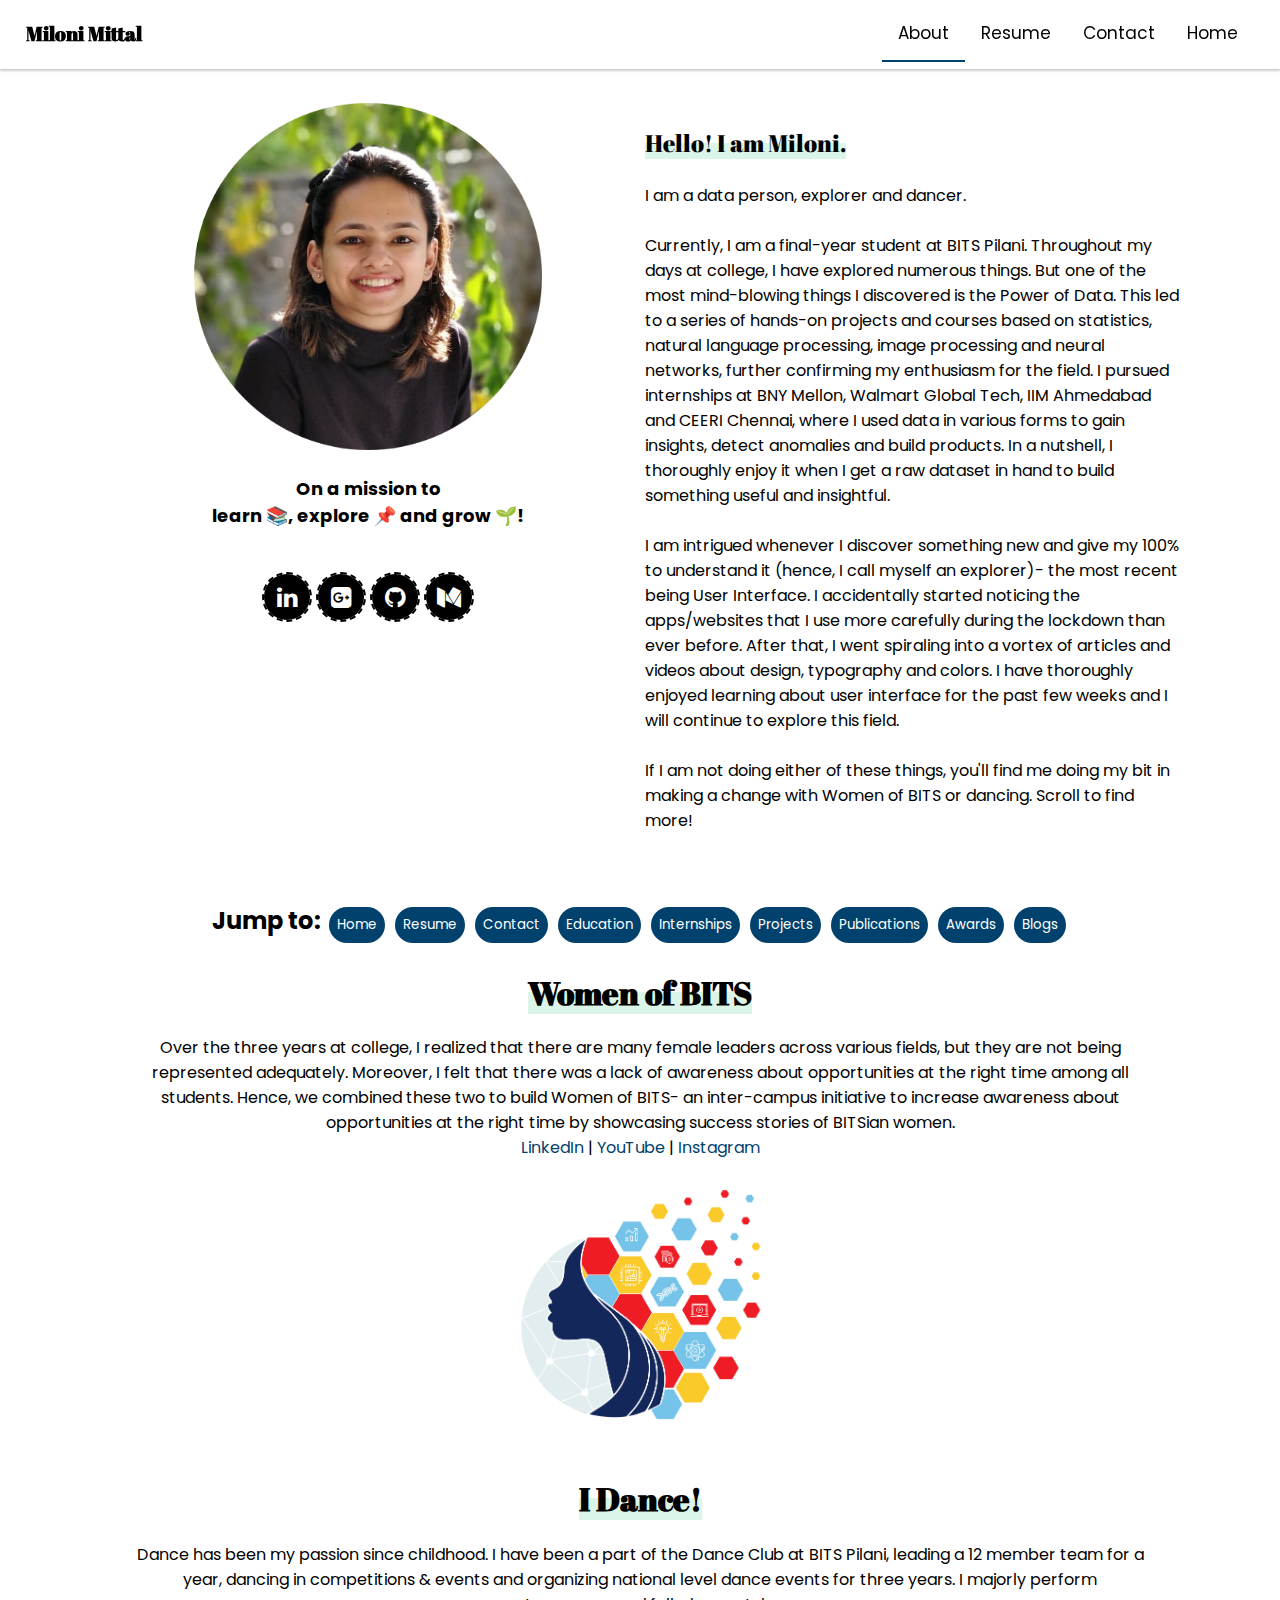
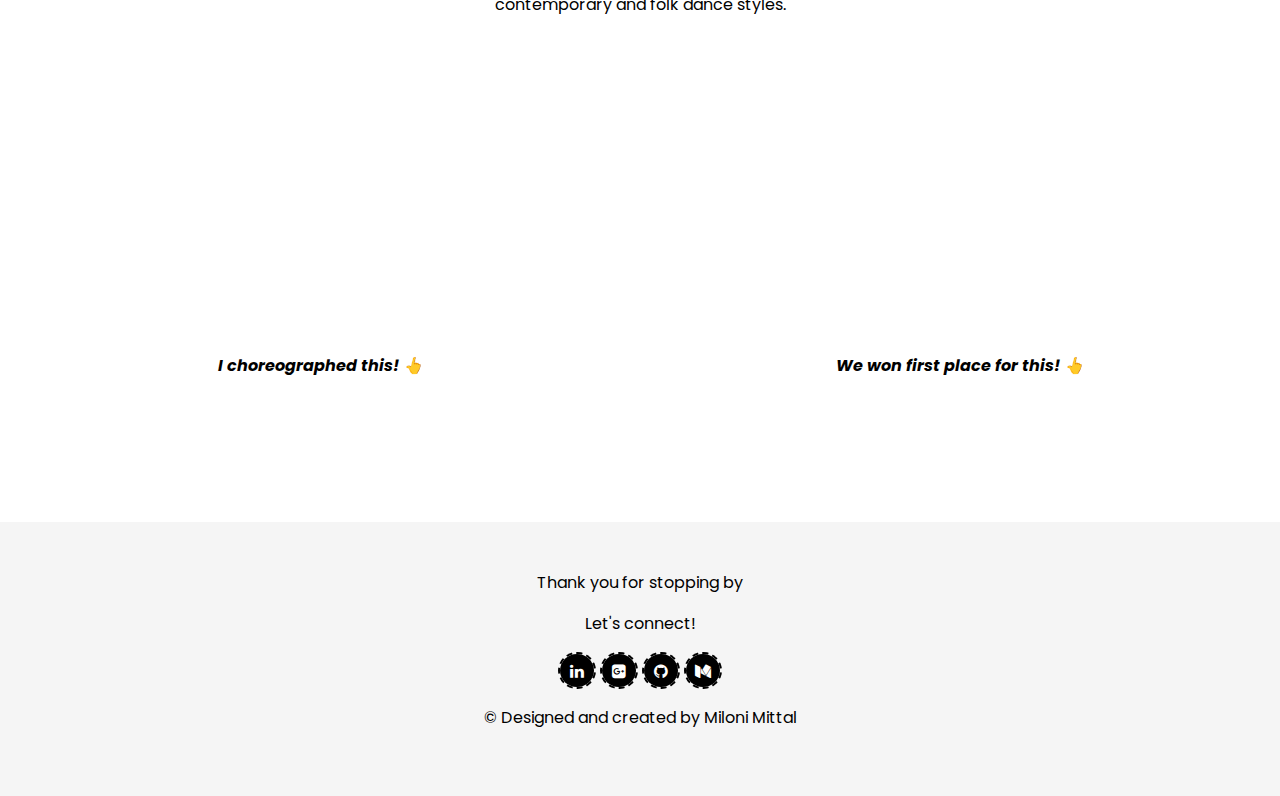
==== about.html @ 42ab25c0 "minor aesthetic changes" ====
<!DOCTYPE html>
<html>
  <head>
    <meta name="viewport" content="width=device-width, initial-scale=1">
    <link rel="stylesheet" href="https://cdnjs.cloudflare.com/ajax/libs/font-awesome/4.7.0/css/font-awesome.min.css">
    <link href="https://fonts.googleapis.com/css2?family=Abril+Fatface&family=Poppins:wght@300&display=swap" rel="stylesheet">
    <link rel="icon" type="image/png" href="miloLogo.png"/>
    <title>Miloni Mittal | About</title>
    <style>

      body 
      {
        margin: 0;
        font-family: Arial, Helvetica, sans-serif;
      }

      .topnav 
      {
        overflow: hidden;
        background-color: white;
        position:fixed;
        width:100%;
        box-shadow: 0 2px 2px 0 rgba(0, 0, 0, 0.2);
        padding-top:0.5%;
        padding-bottom:0.5%;
        z-index:2;
      }

      .topnav img
      {
        float:left;
        display: block;
        color: black;
        text-align: center;
        padding: 14px 16px;
        width:20%;
      }

      .topnav a 
      {
        float:right;
        display: block;
        color: black;
        text-align: center;
        padding: 14px 16px;
        text-decoration: none;
        font-size: 17px;
      }

      .topnav a:hover 
      {
        color: grey;
      }

      .topnav .icon 
      {
        display: none;
      }

      html {
        box-sizing: border-box;
      }

      *, *:before, *:after {
        box-sizing: inherit;
      }

      .columnDance 
      {
        float: left;
        width: 50%;
        text-align: center;
        padding-left:2%;
        padding-right:2%;
      }
       
      .rowDance
      {
      	margin-bottom: 10%;
      }
      
      .rowDance:after 
      {
        content: "";
        display: table;
        clear: both;
        width:100%;
      }

      .wob
      {
      	margin-right: 40%;
      	margin-left: 40%;
      }

      .footer 
      {
         padding-top:2.5%;
         padding-bottom:2.5%;
         width: 100%;
         background-color:#F5F5F5;
         color: black;
         text-align: center;
         margin-top:10%;
      }

      .social 
      { 
        width: 100%;
        top: 50%;
        text-align: center;
      }

      .social .link 
      {
        display: inline-block;
        vertical-align: middle;
        position: relative;
        width: 50px;
        height: 50px;
        border-radius: 50%;
        border: 2px dashed black;
        background-clip: content-box;
        transition: .5s;
        color: #D7D0BE;
        font-size: 150%;
      }

      .social .link span 
      {
        display: block;
        position: absolute;
        text-align: center;
        top: 50%;
        left: 50%;
        transform: translate(-50%, -50%);
      }

      .social .link:hover 
      {
        padding: 20px;
        color: white;
        margin-left: -5px;
        transform: translateX(0px) rotate(360deg);
      }

      .social .link.google-plus 
      {
        background-color: black;
        color: white;
      }

      .social .link.linkedin
      {
        background-color: black;
        color: white;
      }

      .social .link.medium
      {
        background-color: black;
        color: white;
      }

      .social .link.github
      {
        background-color: black;
        color: white;
      }

      .columnAwardsText 
      {
        float: left;
        width: 50%;
        padding: 5px;
      }

      .columnAwardsImg 
      {
        float: left;
        width: 50%;
        padding: 5px;
      }

      .rowAwards::after 
      {
        content: "";
        clear: both;
        display: table;
      }

      .button
      {
        background-color: #00416d;
        border: none;
        color: white;
        padding: 8px;
        text-align: center;
        text-decoration: none;
        display: inline-block;
        margin: 4px 2px;
        cursor: pointer;
        border-radius: 30px;
      }

      .button:hover 
      {
        background-color: #555;
      }

      .social 
      { 
        width: 100%;
        top: 50%;
        text-align: center;
      }

      .social .link 
      {
        display: inline-block;
        vertical-align: middle;
        position: relative;
        width: 50px;
        height: 50px;
        border-radius: 50%;
        border: 2px dashed black;
        background-clip: content-box;
        transition: .5s;
        color: #D7D0BE;
        font-size: 150%;
      }

      .social .link span
      {
        display: block;
        position: absolute;
        text-align: center;
        top: 50%;
        left: 50%;
        transform: translate(-50%, -50%);
      }

      .social .link:hover 
      {
        padding: 20px;
        color: white;
        margin-left: -5px;
        transform: translateX(0px) rotate(360deg);
      }

      .social .link.google-plus 
      {
        background-color: black;
        color: white;
      }

      .social .link.linkedin 
      {
        background-color: black;
        color: white;
      }

      .social .link.medium
      {
        background-color: black;
        color: white;
      }

      .social .link.github
      {
        background-color: black;
        color: white;
      }

      @media screen and (max-width: 900px) 
      {
      	.topnav img
        {
          float:left;
          display: block;
          color: black;
          text-align: center;
          width:40%;
        }

        .topnav a 
        {
          display: none;
        }

        .topnav a.icon 
        {
          float: right;
          display: block;
        }

        .topnav.responsive 
        {
          position: fixed;
        }

        .topnav.responsive .icon 
        {
          position: absolute;
          right: 0;
          top: 0;
        }

        .topnav.responsive a 
        {
          float: none;
          display: block;
          text-align: left;
        }

        .columnDance 
        {
          width: 100%;
          display: block;
        }

        .wob
        {
        	margin-right: 30%;
        	margin-left: 30%;
        }

      	.columnAwardsText 
        {
          width: 100%;
        }

        .columnAwardsImg 
        {
          width: 100%;
        }

      }
    </style>
  </head>
  <body>
    <div class="topnav" id="myTopnav">
      <a href="index.html" style="font-family: 'Poppins', sans-serif; margin-right:2%;">Home</a>
      <a href="contact.html" style="font-family: 'Poppins', sans-serif;">Contact</a>
      <a href="https://drive.google.com/file/d/12OW3nIJXCdcKeCEGhQVOR6-24cOM_pOw/view?usp=sharing" style="font-family: 'Poppins', sans-serif;" target="_blank">Resume</a>
      <a href="about.html" style="font-family: 'Poppins', sans-serif; color:black; border-bottom: 2px solid #00416d;">About</a>
      <a href="javascript:void(0);" class="icon" onclick="myFunction()">
        <i class="fa fa-bars"></i>
      </a>
      <h1 style="font-family: 'Abril Fatface', cursive; float:left; font-size:125%; margin-left:2%;">Miloni Mittal</h1>
    </div>

<br>
<br>
<br>
<br>

    <div class="rowAwards" style="font-family: 'Poppins', sans-serif; margin-top:2%; margin-left:7.5%;margin-right:7.5%;">
      <div class="columnAwardsImg" style="text-align:center;">
        <img src="miloAbout1.png" style="width:65%;">
        <p style="font-family: 'Poppins', sans-serif; font-size:112.5%;"><b>On a mission to<br>learn &#128218;, explore &#128204; and grow &#127793;!</b></p><br>
        <div class="social"> 
          <a href="https://www.linkedin.com/in/miloni-mittal/" class="link linkedin" target="_blank"><span class="fa fa-linkedin"></span></a>
          <a href="mailto:miloni.mittal@gmail.com" class="link google-plus" target="_blank"><span class="fa fa-google-plus-square"></span></a>
          <a href="https://github.com/milonimittal" class="link github" target="_blank"><span class="fa fa-github"></span></a>
          <a href="https://medium.com/@milonimittal" class="link medium" target="_blank"><span class="fa fa-medium"></span></a>           
        </div>
      </div>
      <div class="columnAwardsText">
        <p style="text-align:left;font-family: 'Abril Fatface', cursive; font-size:150%; ">
            <span style="background: linear-gradient(to top, #dbf6e9 50%, transparent 50%);">Hello! I am Miloni.</span>
        </p>
        <p style="font-family: 'Poppins', sans-serif;">
        	I am a data person, explorer and dancer.<br><br>
          Currently, I am a final-year student at BITS Pilani. Throughout my days at college, I have explored numerous things. But one of the most mind-blowing things I discovered is the Power of Data. This led to a series of hands-on projects and courses based on statistics, natural language processing, image processing and neural networks, further confirming my enthusiasm for the field. I pursued internships at BNY Mellon, Walmart Global Tech, IIM Ahmedabad and CEERI Chennai, where I used data in various forms to gain insights, detect anomalies and build products.  
In a nutshell, I thoroughly enjoy it when I get a raw dataset in hand to build something useful and insightful.<br><br>
          I am intrigued whenever I discover something new and give my 100% to understand it (hence, I call myself an explorer)- the most recent being User Interface. I accidentally started noticing the apps/websites that I use more carefully during the lockdown than ever before. After that, I went spiraling into a vortex of articles and videos about design, typography and colors. I have thoroughly enjoyed learning about user interface for the past few weeks and I will continue to explore this field.  <br><br>
          If I am not doing either of these things, you'll find me doing my bit in making a change with Women of BITS or dancing. Scroll to find more!<br><br>
        </p>
      </div>
    </div>

    <p style="font-family: 'Poppins', sans-serif; font-size:150%; text-align: center;margin-left:5%;margin-right:5%;"><b>Jump to:</b>
    <button class="button">
       	<a href="index.html" style="font-family: 'Poppins', sans-serif; text-decoration:none; color:white;">Home</a>
    </button>
    <button class="button">
       	<a href="https://drive.google.com/file/d/12OW3nIJXCdcKeCEGhQVOR6-24cOM_pOw/view?usp=sharing" style="font-family: 'Poppins', sans-serif; text-decoration:none; color:white;" target="_blank">Resume</a>
    </button>
    <button class="button">
       	<a href="contact.html" style="font-family: 'Poppins', sans-serif; text-decoration:none; color:white;">Contact</a>
    </button>
    <button class="button">
       	<a href="index.html#education" style="font-family: 'Poppins', sans-serif; text-decoration:none; color:white;">Education</a>
    </button>
    <button class="button">
       	<a href="index.html#internships" style="font-family: 'Poppins', sans-serif; text-decoration:none; color:white;">Internships</a>
    </button>
    <button class="button">
       	<a href="index.html#projects" style="font-family: 'Poppins', sans-serif; text-decoration:none; color:white;">Projects</a>
    </button>
    <button class="button">
       	<a href="index.html#publications" style="font-family: 'Poppins', sans-serif; text-decoration:none; color:white;">Publications</a>
    </button>
    <button class="button">
       	<a href="index.html#awards" style="font-family: 'Poppins', sans-serif; text-decoration:none; color:white;">Awards</a>
    </button>
    <button class="button">
       	<a href="index.html#blogs" style="font-family: 'Poppins', sans-serif; text-decoration:none; color:white;">Blogs</a>
    </button>
    </p>

    <h1 style="text-align:center;font-family: 'Abril Fatface', cursive; font-size:200%; "><span style="background: linear-gradient(to top, #dbf6e9 50%, transparent 50%);">Women of BITS</span></h1>
    <p style="text-align:center;font-family: 'Poppins', sans-serif; margin-left:10%;margin-right:10%;">Over the three years at college, I realized that there are many female leaders across various fields, but they are not being represented adequately. Moreover, I felt that there was a lack of awareness about opportunities at the right time among all students. Hence, we combined these two to build Women of BITS- an inter-campus initiative to increase awareness about opportunities at the right time by showcasing success stories of BITSian women.  <br>
    <a href="https://www.linkedin.com/company/women-of-bits/" style="text-decoration: none; color:#00416d;" target="_blank">LinkedIn</a> | <a href="https://www.youtube.com/channel/UCJIorte6_bSV89ytwtwRD0w" style="text-decoration: none; color:#00416d;" target="_blank">YouTube </a> | <a href="https://www.instagram.com/womenofbits/" style="text-decoration: none; color:#00416d;" target="_blank">Instagram</a>
    </p>
    <div class="wob" style="text-align:center;">
        <img src="wobLogo.png" width=100%;><br><br>
    </div>
  

    <h1 style="text-align:center;font-family: 'Abril Fatface', cursive; font-size:200%; "><span style="background: linear-gradient(to top, #dbf6e9 50%, transparent 50%);">I Dance!</span></h1>
    <p style="text-align:center;font-family: 'Poppins', sans-serif; margin-left:10%;margin-right:10%; ">Dance has been my passion since childhood. I have been a part of the Dance Club at BITS Pilani, leading a 12 member team for a year, dancing in competitions & events and organizing national level dance events for three years. I majorly perform contemporary and folk dance styles. </p>
    <div class="rowDance">
      
      <div class="columnDance" >
      	<iframe width="90%" height="300" src="https://www.youtube.com/embed/Ef_L6Y18P50" frameborder="0" allow="accelerometer; autoplay; clipboard-write; encrypted-media; gyroscope; picture-in-picture" allowfullscreen></iframe><br>
        <p style="text-align:center;font-family: 'Poppins', sans-serif;"><i><b>I choreographed this! &#128070;</b></i></p>
      </div>

      <div class="columnDance" >
        <iframe width="90%" height="300" src="https://www.youtube.com/embed/eFp3vY3INlc" frameborder="0" allow="accelerometer; autoplay; encrypted-media; gyroscope; picture-in-picture" allowfullscreen></iframe><br>
        <p style="text-align:center;font-family: 'Poppins', sans-serif;"><i><b>We won first place for this! &#128070;</b></i></p>
      </div>
    </div>
    <div class="footer">
      <p style="font-family: 'Poppins', sans-serif; ">
        Thank you for stopping by
      </p>
      <p style="font-family: 'Poppins', sans-serif;">
        Let's connect!
        <div class="social">
        
        <a href="https://www.linkedin.com/in/miloni-mittal/" class="link linkedin" target="_blank" style="display: inline-block;
  vertical-align: middle;
  position: relative;
  width: 37.5px;
  height: 37.5px;
  border-radius: 50%;
  border: 2px dashed black;
  background-clip: content-box;
  transition: .5s;
  color: white;font-size: 100%;"><span class="fa fa-linkedin" ></span></a>
  <a href="mailto:miloni.mittal@gmail.com" class="link google-plus" target="_blank" style="display: inline-block;
  vertical-align: middle;
  position: relative;
  width: 37.5px;
  height: 37.5px;
  border-radius: 50%;
  border: 2px dashed black;
  background-clip: content-box;
  transition: .5s;
  color: white;font-size: 100%;"><span class="fa fa-google-plus-square"></span></a>
          <a href="https://github.com/milonimittal" class="link github" target="_blank" style="display: inline-block;
  vertical-align: middle;
  position: relative;
  width: 37.5px;
  height: 37.5px;
  border-radius: 50%;
  border: 2px dashed black;
  background-clip: content-box;
  transition: .5s;
  color: white;font-size: 100%;"><span class="fa fa-github"></span></a>
        <a href="https://medium.com/@milonimittal" class="link medium" target="_blank" style="display: inline-block;
  vertical-align: middle;
  position: relative;
  width: 37.5px;
  height: 37.5px;
  border-radius: 50%;
  border: 2px dashed black;
  background-clip: content-box;
  transition: .5s;
  color: white;font-size: 100%;"><span class="fa fa-medium"></span></a>
        
        </div>
      </p>
      <p style="font-family: 'Poppins', sans-serif;"> &#169; Designed and created by Miloni Mittal</p>
    <br>
    </div>

    <script>
      function myFunction() 
      {
        var x = document.getElementById("myTopnav");
        if (x.className === "topnav") 
        {
          x.className += " responsive";
        } 
        else 
        {
          x.className = "topnav";
        }
      }
    </script>
    
  </body>
</html>
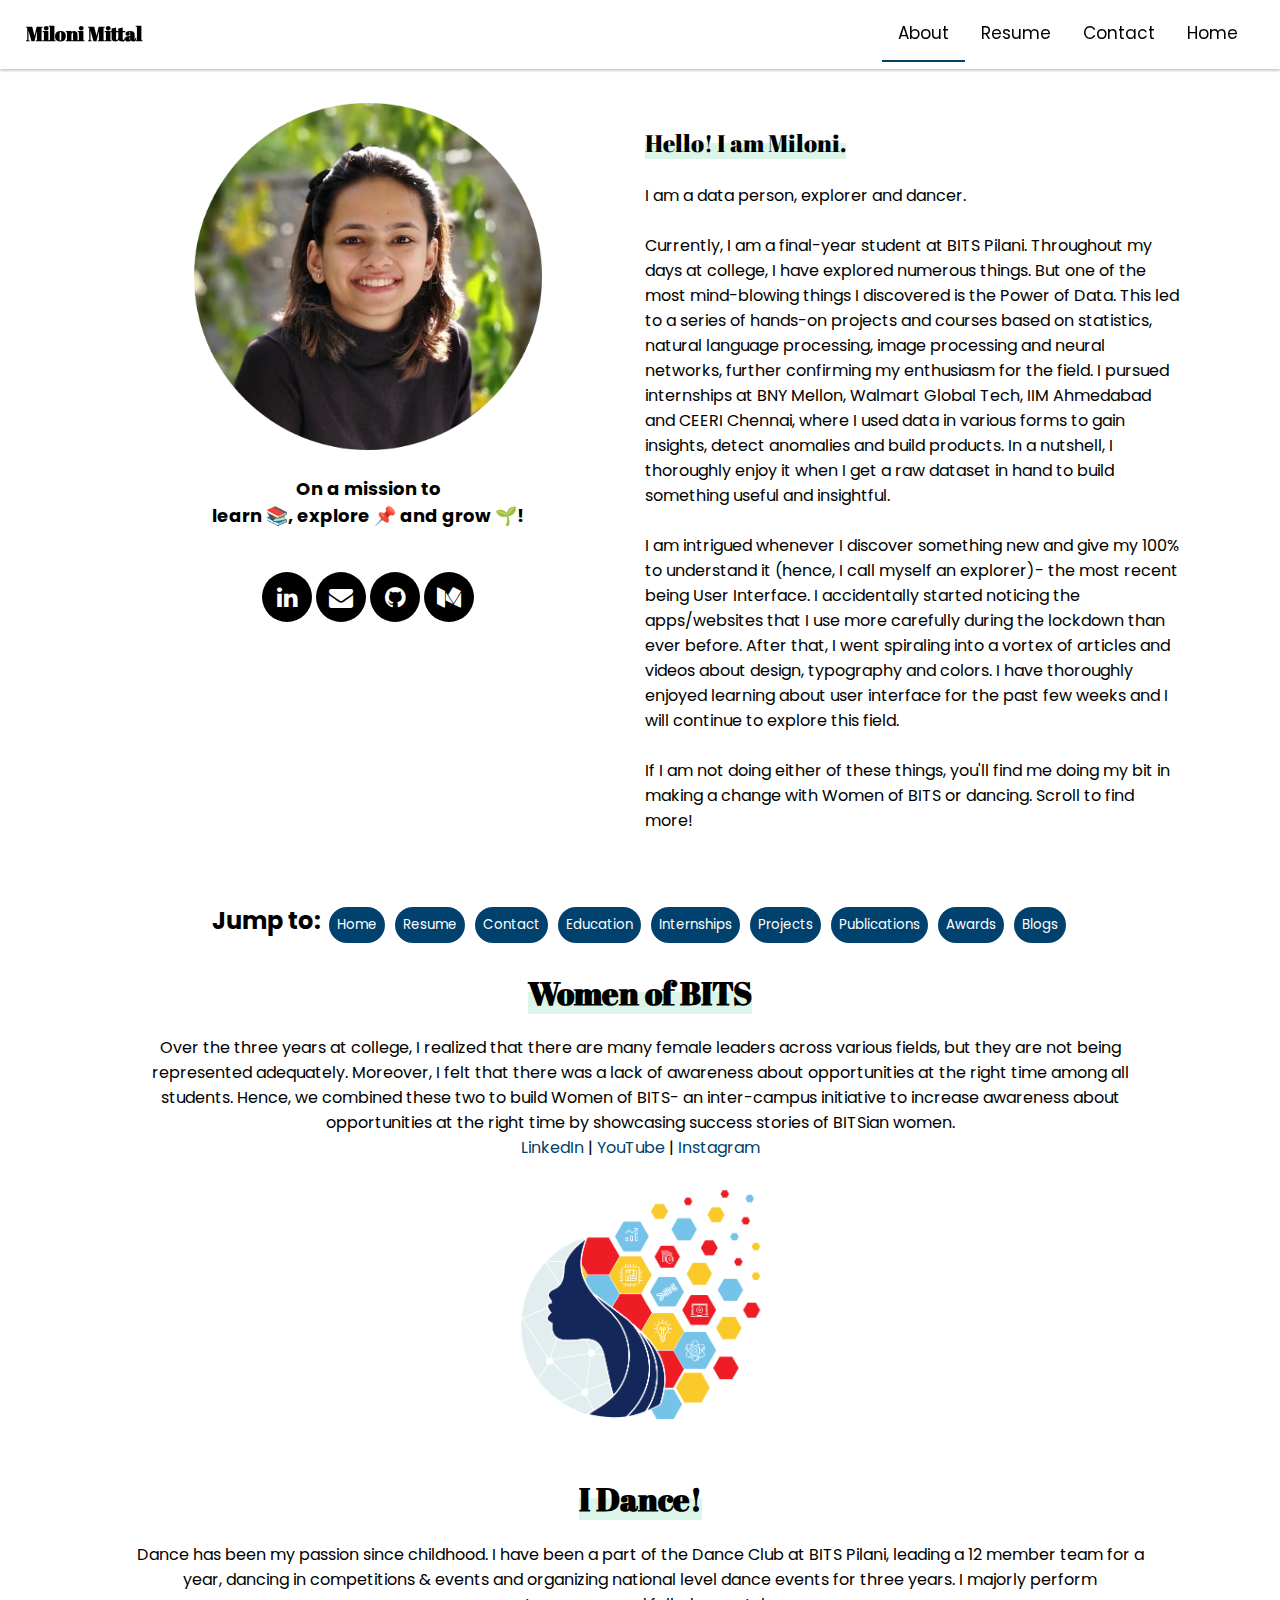
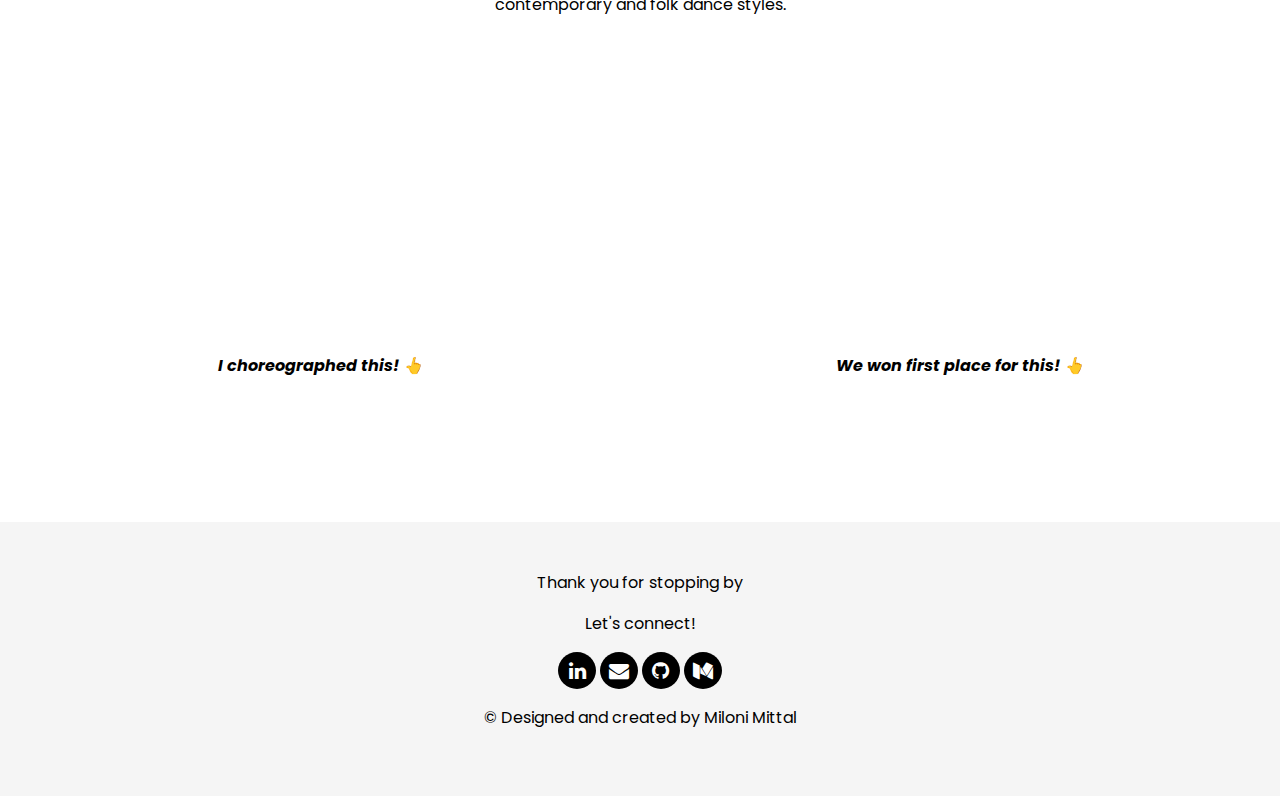
==== commit 0592c85c: "added one more blog" ====
--- a/about.html
+++ b/about.html
@@ -119,10 +119,10 @@
         width: 50px;
         height: 50px;
         border-radius: 50%;
-        border: 2px dashed black;
+        /*border: 2px dashed black;*/
         background-clip: content-box;
-        transition: .5s;
-        color: #D7D0BE;
+        /*transition: .5s;*/
+        /*color: #D7D0BE;*/
         font-size: 150%;
       }
 
@@ -138,33 +138,53 @@
 
       .social .link:hover 
       {
-        padding: 20px;
-        color: white;
-        margin-left: -5px;
-        transform: translateX(0px) rotate(360deg);
-      }
-
-      .social .link.google-plus 
+        padding: 1px;
+        color: white;
+        /*margin-left: -5px;*/
+        /*transform: translateX(0px) rotate(360deg);*/
+      }
+
+      .social .link.envelope
       {
         background-color: black;
         color: white;
       }
-
-      .social .link.linkedin
+      .social .link.envelope:hover
+      {
+        background-color: #555;
+        color: white;
+      }
+
+      .social .link.linkedin 
       {
         background-color: black;
         color: white;
       }
+      .social .link.linkedin:hover
+      {
+        background-color: #555;
+        color: white;
+      }
 
       .social .link.medium
       {
         background-color: black;
         color: white;
       }
+      .social .link.medium:hover
+      {
+        background-color: #555;
+        color: white;
+      }
 
       .social .link.github
       {
         background-color: black;
+        color: white;
+      }
+      .social .link.github:hover
+      {
+        background-color: #555;
         color: white;
       }
 
@@ -208,70 +228,7 @@
         background-color: #555;
       }
 
-      .social 
-      { 
-        width: 100%;
-        top: 50%;
-        text-align: center;
-      }
-
-      .social .link 
-      {
-        display: inline-block;
-        vertical-align: middle;
-        position: relative;
-        width: 50px;
-        height: 50px;
-        border-radius: 50%;
-        border: 2px dashed black;
-        background-clip: content-box;
-        transition: .5s;
-        color: #D7D0BE;
-        font-size: 150%;
-      }
-
-      .social .link span
-      {
-        display: block;
-        position: absolute;
-        text-align: center;
-        top: 50%;
-        left: 50%;
-        transform: translate(-50%, -50%);
-      }
-
-      .social .link:hover 
-      {
-        padding: 20px;
-        color: white;
-        margin-left: -5px;
-        transform: translateX(0px) rotate(360deg);
-      }
-
-      .social .link.google-plus 
-      {
-        background-color: black;
-        color: white;
-      }
-
-      .social .link.linkedin 
-      {
-        background-color: black;
-        color: white;
-      }
-
-      .social .link.medium
-      {
-        background-color: black;
-        color: white;
-      }
-
-      .social .link.github
-      {
-        background-color: black;
-        color: white;
-      }
-
+      
       @media screen and (max-width: 900px) 
       {
       	.topnav img
@@ -357,11 +314,11 @@
 
     <div class="rowAwards" style="font-family: 'Poppins', sans-serif; margin-top:2%; margin-left:7.5%;margin-right:7.5%;">
       <div class="columnAwardsImg" style="text-align:center;">
-        <img src="miloAbout1.png" style="width:65%;">
+        <img src="miloAbout1.png" style="width:65%;" alt="miloni's picture in a garden">
         <p style="font-family: 'Poppins', sans-serif; font-size:112.5%;"><b>On a mission to<br>learn &#128218;, explore &#128204; and grow &#127793;!</b></p><br>
         <div class="social"> 
           <a href="https://www.linkedin.com/in/miloni-mittal/" class="link linkedin" target="_blank"><span class="fa fa-linkedin"></span></a>
-          <a href="mailto:miloni.mittal@gmail.com" class="link google-plus" target="_blank"><span class="fa fa-google-plus-square"></span></a>
+          <a href="mailto:miloni.mittal@gmail.com" class="link envelope" target="_blank"><span class="fa fa-envelope"></span></a>
           <a href="https://github.com/milonimittal" class="link github" target="_blank"><span class="fa fa-github"></span></a>
           <a href="https://medium.com/@milonimittal" class="link medium" target="_blank"><span class="fa fa-medium"></span></a>           
         </div>
@@ -415,7 +372,7 @@
     <a href="https://www.linkedin.com/company/women-of-bits/" style="text-decoration: none; color:#00416d;" target="_blank">LinkedIn</a> | <a href="https://www.youtube.com/channel/UCJIorte6_bSV89ytwtwRD0w" style="text-decoration: none; color:#00416d;" target="_blank">YouTube </a> | <a href="https://www.instagram.com/womenofbits/" style="text-decoration: none; color:#00416d;" target="_blank">Instagram</a>
     </p>
     <div class="wob" style="text-align:center;">
-        <img src="wobLogo.png" width=100%;><br><br>
+        <img src="wobLogo.png" width=100%; alt="logo of women of bits"><br><br>
     </div>
   
 
@@ -447,40 +404,36 @@
   width: 37.5px;
   height: 37.5px;
   border-radius: 50%;
-  border: 2px dashed black;
   background-clip: content-box;
-  transition: .5s;
-  color: white;font-size: 100%;"><span class="fa fa-linkedin" ></span></a>
-  <a href="mailto:miloni.mittal@gmail.com" class="link google-plus" target="_blank" style="display: inline-block;
+  /*transition: .5s;*/
+  color: white;font-size: 125%;"><span class="fa fa-linkedin" ></span></a>
+  <a href="mailto:miloni.mittal@gmail.com" class="link envelope" target="_blank" style="display: inline-block;
   vertical-align: middle;
   position: relative;
   width: 37.5px;
   height: 37.5px;
   border-radius: 50%;
-  border: 2px dashed black;
   background-clip: content-box;
-  transition: .5s;
-  color: white;font-size: 100%;"><span class="fa fa-google-plus-square"></span></a>
+  /*transition: .5s;*/
+  color: white;font-size: 125%;"><span class="fa fa-envelope"></span></a>
           <a href="https://github.com/milonimittal" class="link github" target="_blank" style="display: inline-block;
   vertical-align: middle;
   position: relative;
   width: 37.5px;
   height: 37.5px;
   border-radius: 50%;
-  border: 2px dashed black;
   background-clip: content-box;
-  transition: .5s;
-  color: white;font-size: 100%;"><span class="fa fa-github"></span></a>
+  /*transition: .5s;*/
+  color: white;font-size: 125%;"><span class="fa fa-github"></span></a>
         <a href="https://medium.com/@milonimittal" class="link medium" target="_blank" style="display: inline-block;
   vertical-align: middle;
   position: relative;
   width: 37.5px;
   height: 37.5px;
   border-radius: 50%;
-  border: 2px dashed black;
   background-clip: content-box;
-  transition: .5s;
-  color: white;font-size: 100%;"><span class="fa fa-medium"></span></a>
+  /*transition: .5s;*/
+  color: white;font-size: 125%;"><span class="fa fa-medium"></span></a>
         
         </div>
       </p>
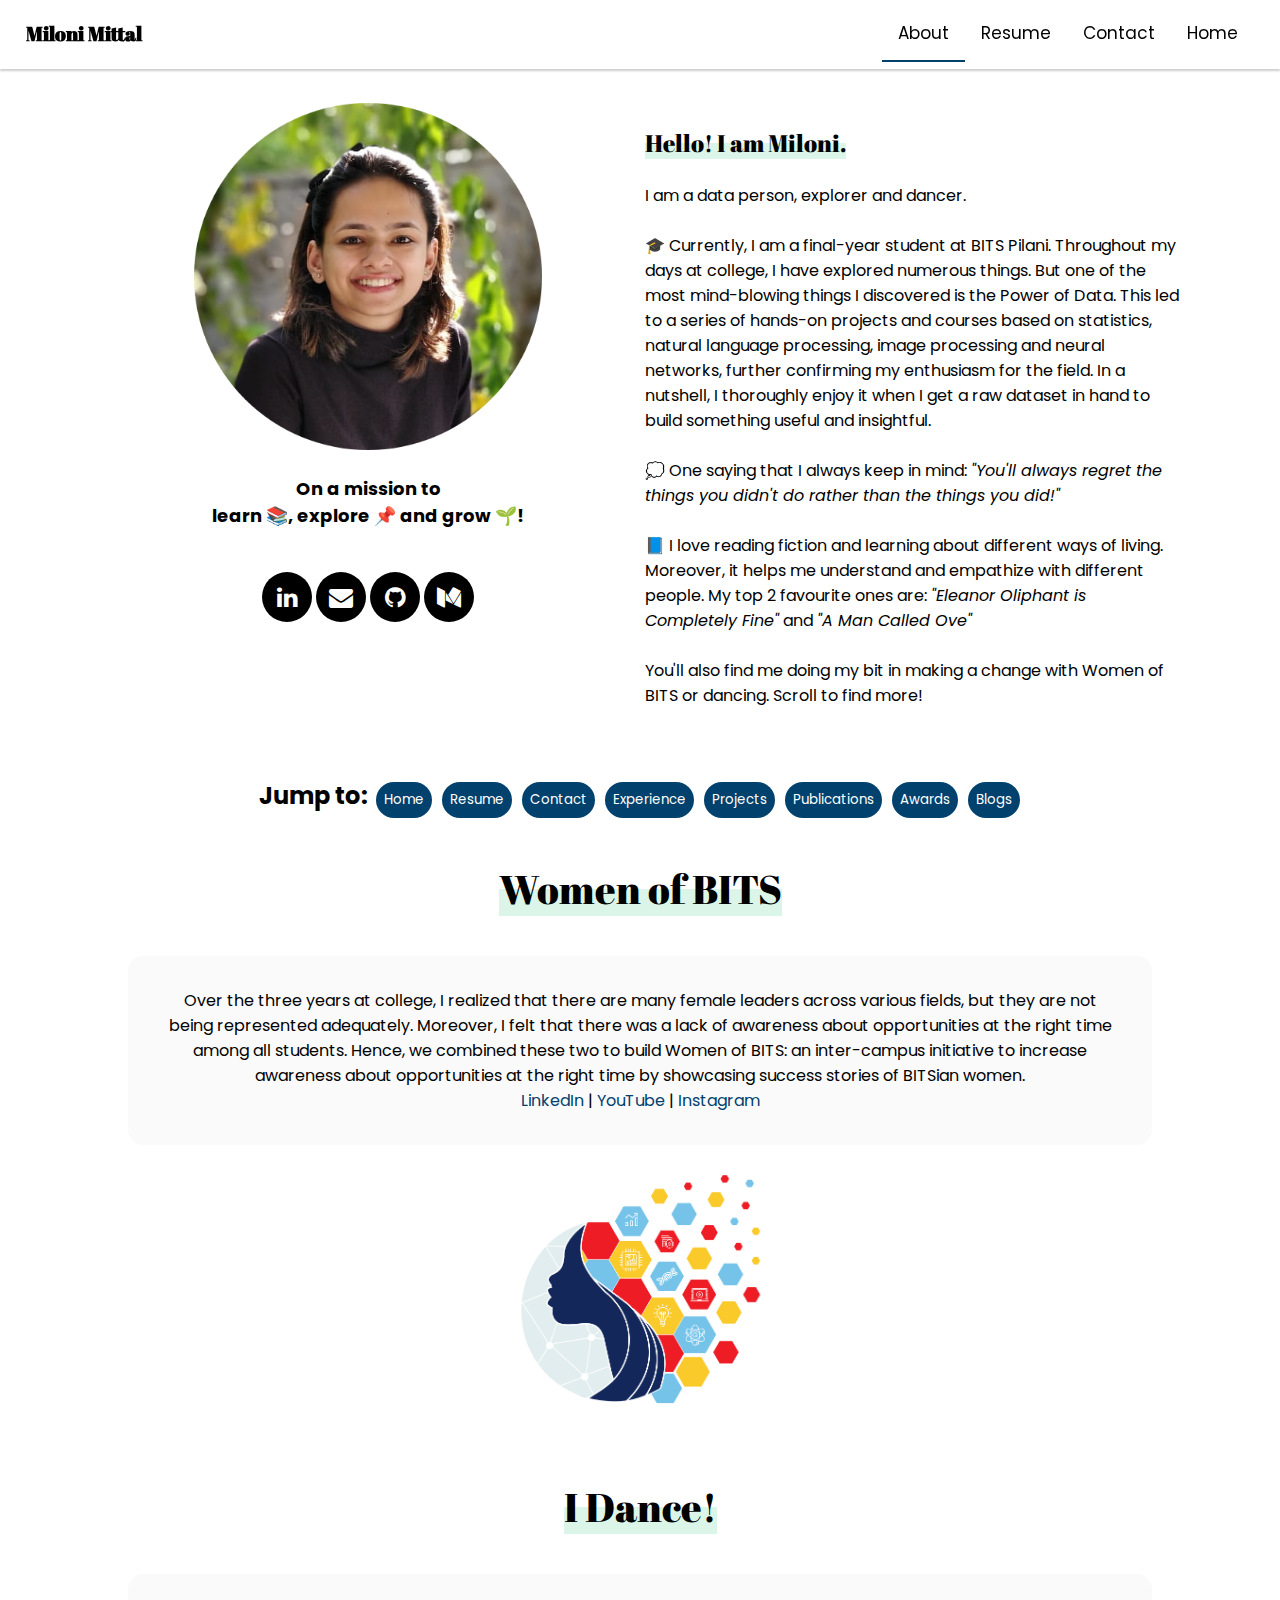
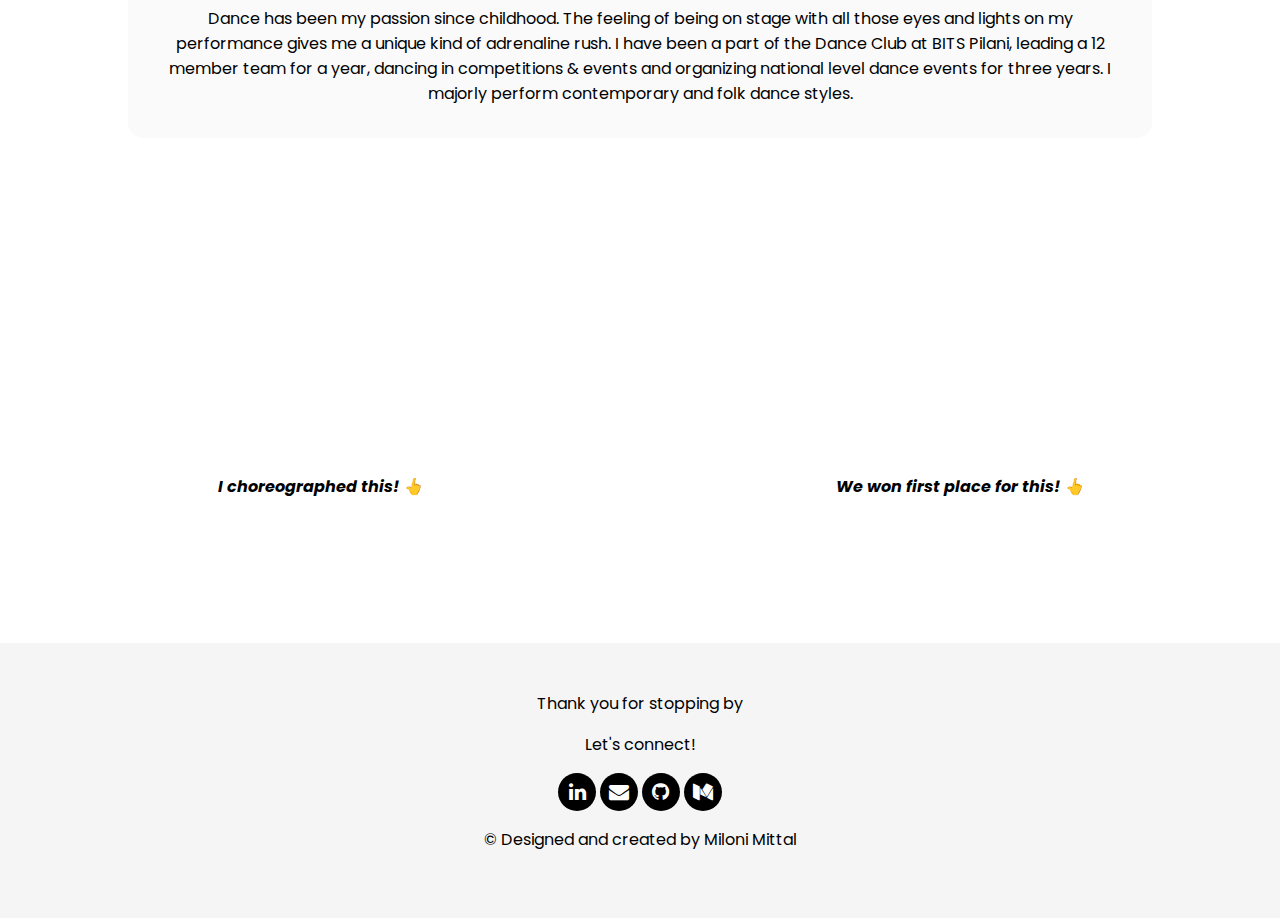
==== commit dc892534: "design changes" ====
--- a/about.html
+++ b/about.html
@@ -314,13 +314,13 @@
 
     <div class="rowAwards" style="font-family: 'Poppins', sans-serif; margin-top:2%; margin-left:7.5%;margin-right:7.5%;">
       <div class="columnAwardsImg" style="text-align:center;">
-        <img src="miloAbout1.png" style="width:65%;" alt="miloni's picture in a garden">
+        <img src="images/miloAbout.png" style="width:65%;" alt="miloni's picture in a garden">
         <p style="font-family: 'Poppins', sans-serif; font-size:112.5%;"><b>On a mission to<br>learn &#128218;, explore &#128204; and grow &#127793;!</b></p><br>
         <div class="social"> 
           <a href="https://www.linkedin.com/in/miloni-mittal/" class="link linkedin" target="_blank"><span class="fa fa-linkedin"></span></a>
           <a href="mailto:miloni.mittal@gmail.com" class="link envelope" target="_blank"><span class="fa fa-envelope"></span></a>
           <a href="https://github.com/milonimittal" class="link github" target="_blank"><span class="fa fa-github"></span></a>
-          <a href="https://medium.com/@milonimittal" class="link medium" target="_blank"><span class="fa fa-medium"></span></a>           
+          <a href="https://milonimittal.medium.com/" class="link medium" target="_blank"><span class="fa fa-medium"></span></a>           
         </div>
       </div>
       <div class="columnAwardsText">
@@ -329,10 +329,10 @@
         </p>
         <p style="font-family: 'Poppins', sans-serif;">
         	I am a data person, explorer and dancer.<br><br>
-          Currently, I am a final-year student at BITS Pilani. Throughout my days at college, I have explored numerous things. But one of the most mind-blowing things I discovered is the Power of Data. This led to a series of hands-on projects and courses based on statistics, natural language processing, image processing and neural networks, further confirming my enthusiasm for the field. I pursued internships at BNY Mellon, Walmart Global Tech, IIM Ahmedabad and CEERI Chennai, where I used data in various forms to gain insights, detect anomalies and build products.  
-In a nutshell, I thoroughly enjoy it when I get a raw dataset in hand to build something useful and insightful.<br><br>
-          I am intrigued whenever I discover something new and give my 100% to understand it (hence, I call myself an explorer)- the most recent being User Interface. I accidentally started noticing the apps/websites that I use more carefully during the lockdown than ever before. After that, I went spiraling into a vortex of articles and videos about design, typography and colors. I have thoroughly enjoyed learning about user interface for the past few weeks and I will continue to explore this field.  <br><br>
-          If I am not doing either of these things, you'll find me doing my bit in making a change with Women of BITS or dancing. Scroll to find more!<br><br>
+            &#127891; Currently, I am a final-year student at BITS Pilani. Throughout my days at college, I have explored numerous things. But one of the most mind-blowing things I discovered is the Power of Data. This led to a series of hands-on projects and courses based on statistics, natural language processing, image processing and neural networks, further confirming my enthusiasm for the field. In a nutshell, I thoroughly enjoy it when I get a raw dataset in hand to build something useful and insightful.<br><br>
+          &#128173; One saying that I always keep in mind: <i>"You'll always regret the things you didn't do rather than the things you did!"</i><br><br>
+            &#128216; I love reading fiction and learning about different ways of living. Moreover, it helps me understand and empathize with different people. My top 2 favourite ones are: <i>"Eleanor Oliphant is Completely Fine"</i> and <i>"A Man Called Ove"</i><br><br>    
+          You'll also find me doing my bit in making a change with Women of BITS or dancing. Scroll to find more!<br><br>
         </p>
       </div>
     </div>
@@ -347,11 +347,11 @@
     <button class="button">
        	<a href="contact.html" style="font-family: 'Poppins', sans-serif; text-decoration:none; color:white;">Contact</a>
     </button>
-    <button class="button">
+    <!-- <button class="button">
        	<a href="index.html#education" style="font-family: 'Poppins', sans-serif; text-decoration:none; color:white;">Education</a>
-    </button>
-    <button class="button">
-       	<a href="index.html#internships" style="font-family: 'Poppins', sans-serif; text-decoration:none; color:white;">Internships</a>
+    </button> -->
+    <button class="button">
+       	<a href="index.html#internships" style="font-family: 'Poppins', sans-serif; text-decoration:none; color:white;">Experience</a>
     </button>
     <button class="button">
        	<a href="index.html#projects" style="font-family: 'Poppins', sans-serif; text-decoration:none; color:white;">Projects</a>
@@ -367,26 +367,26 @@
     </button>
     </p>
 
-    <h1 style="text-align:center;font-family: 'Abril Fatface', cursive; font-size:200%; "><span style="background: linear-gradient(to top, #dbf6e9 50%, transparent 50%);">Women of BITS</span></h1>
-    <p style="text-align:center;font-family: 'Poppins', sans-serif; margin-left:10%;margin-right:10%;">Over the three years at college, I realized that there are many female leaders across various fields, but they are not being represented adequately. Moreover, I felt that there was a lack of awareness about opportunities at the right time among all students. Hence, we combined these two to build Women of BITS- an inter-campus initiative to increase awareness about opportunities at the right time by showcasing success stories of BITSian women.  <br>
-    <a href="https://www.linkedin.com/company/women-of-bits/" style="text-decoration: none; color:#00416d;" target="_blank">LinkedIn</a> | <a href="https://www.youtube.com/channel/UCJIorte6_bSV89ytwtwRD0w" style="text-decoration: none; color:#00416d;" target="_blank">YouTube </a> | <a href="https://www.instagram.com/womenofbits/" style="text-decoration: none; color:#00416d;" target="_blank">Instagram</a>
+    <p style="text-align:center;font-family: 'Abril Fatface', cursive; font-size:250%; "><span style="background: linear-gradient(to top, #dbf6e9 50%, transparent 50%);">Women of BITS</span></p>
+    <p style="text-align:center;font-family: 'Poppins', sans-serif; margin-left:10%;margin-right:10%;background-color: #fafafa; padding:2.5%; border-radius:15px;">Over the three years at college, I realized that there are many female leaders across various fields, but they are not being represented adequately. Moreover, I felt that there was a lack of awareness about opportunities at the right time among all students. Hence, we combined these two to build Women of BITS: an inter-campus initiative to increase awareness about opportunities at the right time by showcasing success stories of BITSian women.  <br>
+    <a href="https://www.linkedin.com/company/women-of-bits/" style="text-decoration: none; color:#00416d;" target="_blank">LinkedIn</a> | <a href="https://www.youtube.com/c/WomenofBITS" style="text-decoration: none; color:#00416d;" target="_blank">YouTube </a> | <a href="https://www.instagram.com/womenofbits/" style="text-decoration: none; color:#00416d;" target="_blank">Instagram</a>
     </p>
     <div class="wob" style="text-align:center;">
-        <img src="wobLogo.png" width=100%; alt="logo of women of bits"><br><br>
+        <img src="images/wobLogo.png" width=100%; alt="logo of women of bits"><br><br>
     </div>
   
 
-    <h1 style="text-align:center;font-family: 'Abril Fatface', cursive; font-size:200%; "><span style="background: linear-gradient(to top, #dbf6e9 50%, transparent 50%);">I Dance!</span></h1>
-    <p style="text-align:center;font-family: 'Poppins', sans-serif; margin-left:10%;margin-right:10%; ">Dance has been my passion since childhood. I have been a part of the Dance Club at BITS Pilani, leading a 12 member team for a year, dancing in competitions & events and organizing national level dance events for three years. I majorly perform contemporary and folk dance styles. </p>
+    <p style="text-align:center;font-family: 'Abril Fatface', cursive; font-size:250%; "><span style="background: linear-gradient(to top, #dbf6e9 50%, transparent 50%);">I Dance!</span></p>
+    <p style="text-align:center;font-family: 'Poppins', sans-serif; margin-left:10%;margin-right:10%; background-color: #fafafa; padding:2.5%; border-radius:15px;">Dance has been my passion since childhood. The feeling of being on stage with all those eyes and lights on my performance gives me a unique kind of adrenaline rush. I have been a part of the Dance Club at BITS Pilani, leading a 12 member team for a year, dancing in competitions & events and organizing national level dance events for three years. I majorly perform contemporary and folk dance styles. </p>
     <div class="rowDance">
       
       <div class="columnDance" >
-      	<iframe width="90%" height="300" src="https://www.youtube.com/embed/Ef_L6Y18P50" frameborder="0" allow="accelerometer; autoplay; clipboard-write; encrypted-media; gyroscope; picture-in-picture" allowfullscreen></iframe><br>
+      	<iframe width="90%" height="300" src="https://www.youtube.com/embed/Ef_L6Y18P50" frameborder="0" allow="accelerometer; autoplay; clipboard-write; encrypted-media; gyroscope; picture-in-picture" allowfullscreen style="border-radius:15px;"></iframe><br>
         <p style="text-align:center;font-family: 'Poppins', sans-serif;"><i><b>I choreographed this! &#128070;</b></i></p>
       </div>
 
       <div class="columnDance" >
-        <iframe width="90%" height="300" src="https://www.youtube.com/embed/eFp3vY3INlc" frameborder="0" allow="accelerometer; autoplay; encrypted-media; gyroscope; picture-in-picture" allowfullscreen></iframe><br>
+        <iframe width="90%" height="300" src="https://www.youtube.com/embed/eFp3vY3INlc" frameborder="0" allow="accelerometer; autoplay; encrypted-media; gyroscope; picture-in-picture" allowfullscreen style="border-radius:15px;"></iframe><br>
         <p style="text-align:center;font-family: 'Poppins', sans-serif;"><i><b>We won first place for this! &#128070;</b></i></p>
       </div>
     </div>
@@ -425,7 +425,7 @@
   background-clip: content-box;
   /*transition: .5s;*/
   color: white;font-size: 125%;"><span class="fa fa-github"></span></a>
-        <a href="https://medium.com/@milonimittal" class="link medium" target="_blank" style="display: inline-block;
+        <a href="https://milonimittal.medium.com/" class="link medium" target="_blank" style="display: inline-block;
   vertical-align: middle;
   position: relative;
   width: 37.5px;
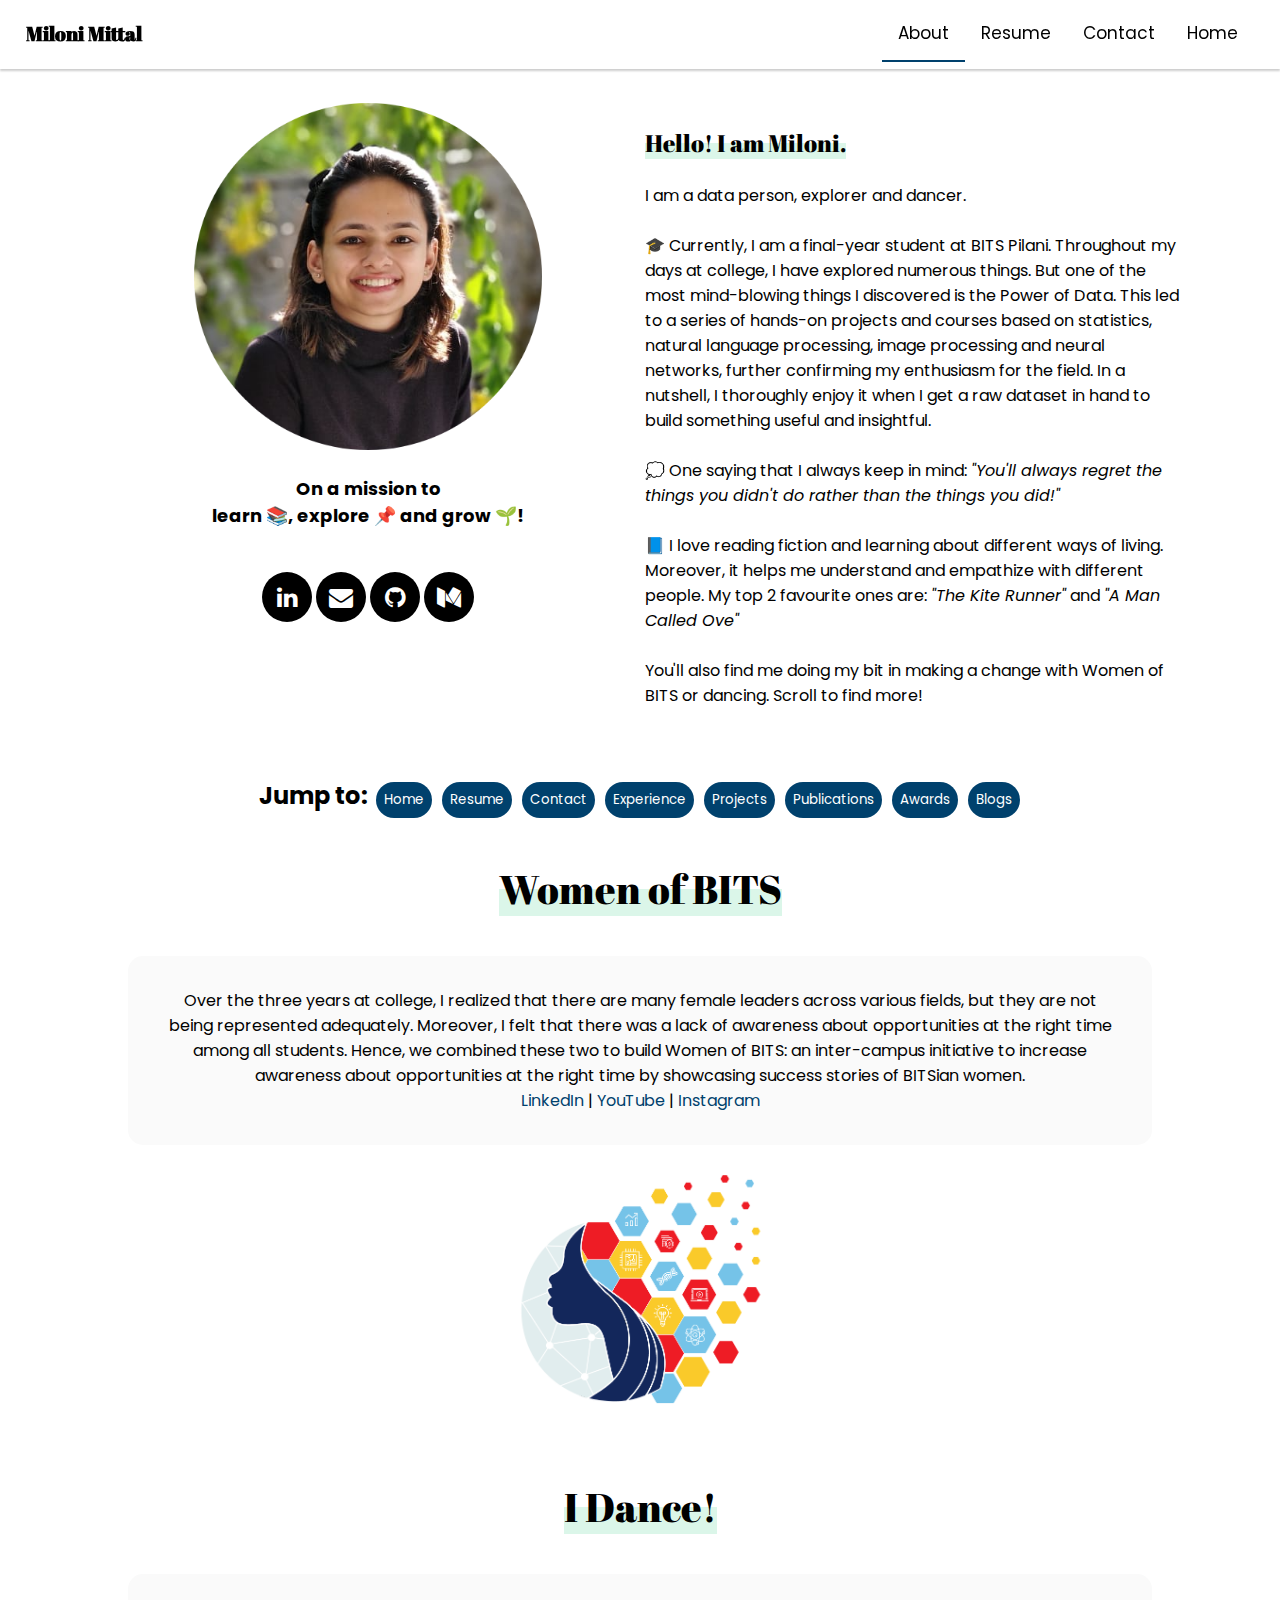
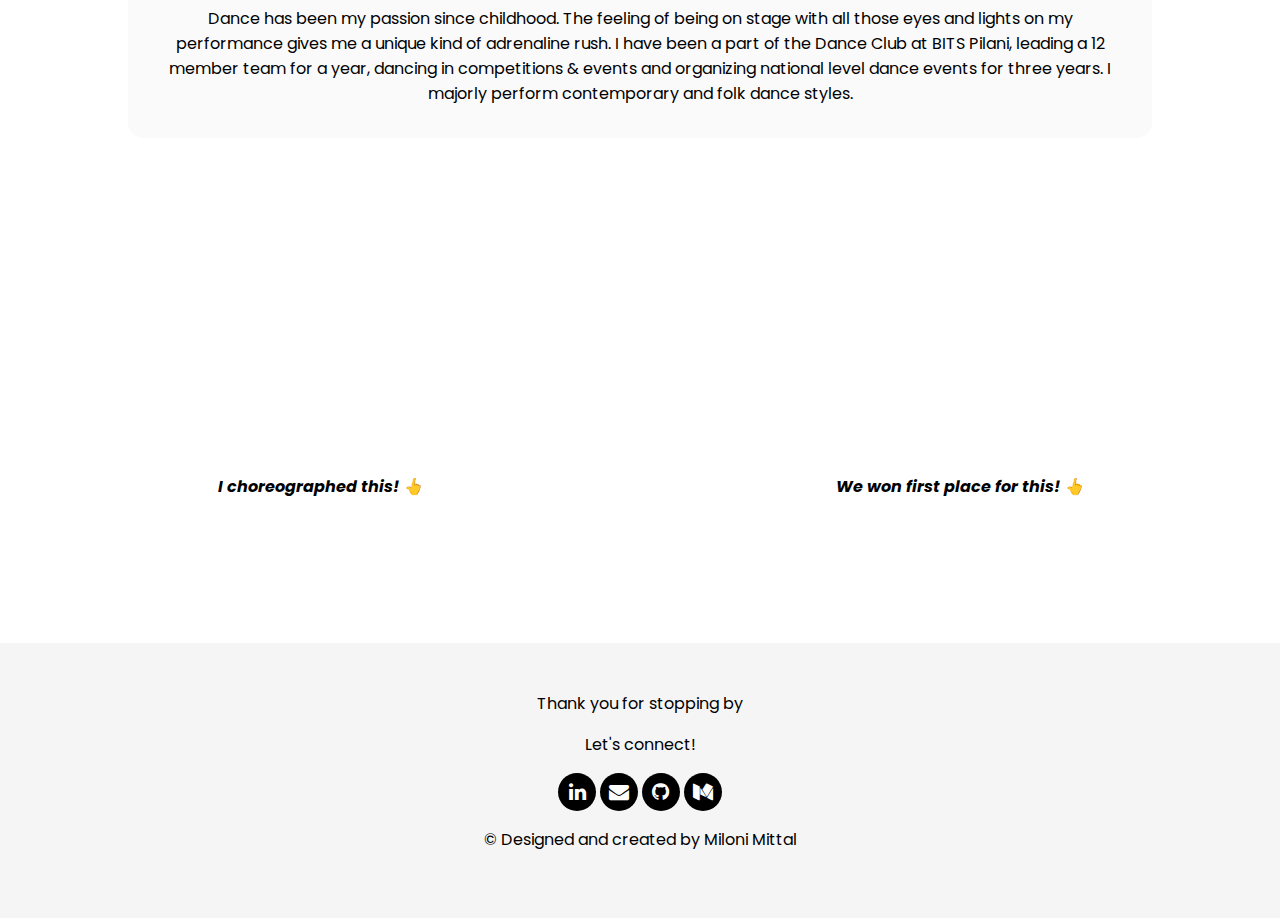
==== commit 02424ef3: "design changes" ====
--- a/about.html
+++ b/about.html
@@ -119,10 +119,7 @@
         width: 50px;
         height: 50px;
         border-radius: 50%;
-        /*border: 2px dashed black;*/
         background-clip: content-box;
-        /*transition: .5s;*/
-        /*color: #D7D0BE;*/
         font-size: 150%;
       }
 
@@ -140,8 +137,6 @@
       {
         padding: 1px;
         color: white;
-        /*margin-left: -5px;*/
-        /*transform: translateX(0px) rotate(360deg);*/
       }
 
       .social .link.envelope
@@ -331,7 +326,7 @@
         	I am a data person, explorer and dancer.<br><br>
             &#127891; Currently, I am a final-year student at BITS Pilani. Throughout my days at college, I have explored numerous things. But one of the most mind-blowing things I discovered is the Power of Data. This led to a series of hands-on projects and courses based on statistics, natural language processing, image processing and neural networks, further confirming my enthusiasm for the field. In a nutshell, I thoroughly enjoy it when I get a raw dataset in hand to build something useful and insightful.<br><br>
           &#128173; One saying that I always keep in mind: <i>"You'll always regret the things you didn't do rather than the things you did!"</i><br><br>
-            &#128216; I love reading fiction and learning about different ways of living. Moreover, it helps me understand and empathize with different people. My top 2 favourite ones are: <i>"Eleanor Oliphant is Completely Fine"</i> and <i>"A Man Called Ove"</i><br><br>    
+            &#128216; I love reading fiction and learning about different ways of living. Moreover, it helps me understand and empathize with different people. My top 2 favourite ones are: <i>"The Kite Runner"</i> and <i>"A Man Called Ove"</i><br><br>    
           You'll also find me doing my bit in making a change with Women of BITS or dancing. Scroll to find more!<br><br>
         </p>
       </div>
@@ -347,9 +342,6 @@
     <button class="button">
        	<a href="contact.html" style="font-family: 'Poppins', sans-serif; text-decoration:none; color:white;">Contact</a>
     </button>
-    <!-- <button class="button">
-       	<a href="index.html#education" style="font-family: 'Poppins', sans-serif; text-decoration:none; color:white;">Education</a>
-    </button> -->
     <button class="button">
        	<a href="index.html#internships" style="font-family: 'Poppins', sans-serif; text-decoration:none; color:white;">Experience</a>
     </button>
@@ -405,7 +397,6 @@
   height: 37.5px;
   border-radius: 50%;
   background-clip: content-box;
-  /*transition: .5s;*/
   color: white;font-size: 125%;"><span class="fa fa-linkedin" ></span></a>
   <a href="mailto:miloni.mittal@gmail.com" class="link envelope" target="_blank" style="display: inline-block;
   vertical-align: middle;
@@ -414,7 +405,6 @@
   height: 37.5px;
   border-radius: 50%;
   background-clip: content-box;
-  /*transition: .5s;*/
   color: white;font-size: 125%;"><span class="fa fa-envelope"></span></a>
           <a href="https://github.com/milonimittal" class="link github" target="_blank" style="display: inline-block;
   vertical-align: middle;
@@ -423,7 +413,6 @@
   height: 37.5px;
   border-radius: 50%;
   background-clip: content-box;
-  /*transition: .5s;*/
   color: white;font-size: 125%;"><span class="fa fa-github"></span></a>
         <a href="https://milonimittal.medium.com/" class="link medium" target="_blank" style="display: inline-block;
   vertical-align: middle;
@@ -432,7 +421,6 @@
   height: 37.5px;
   border-radius: 50%;
   background-clip: content-box;
-  /*transition: .5s;*/
   color: white;font-size: 125%;"><span class="fa fa-medium"></span></a>
         
         </div>
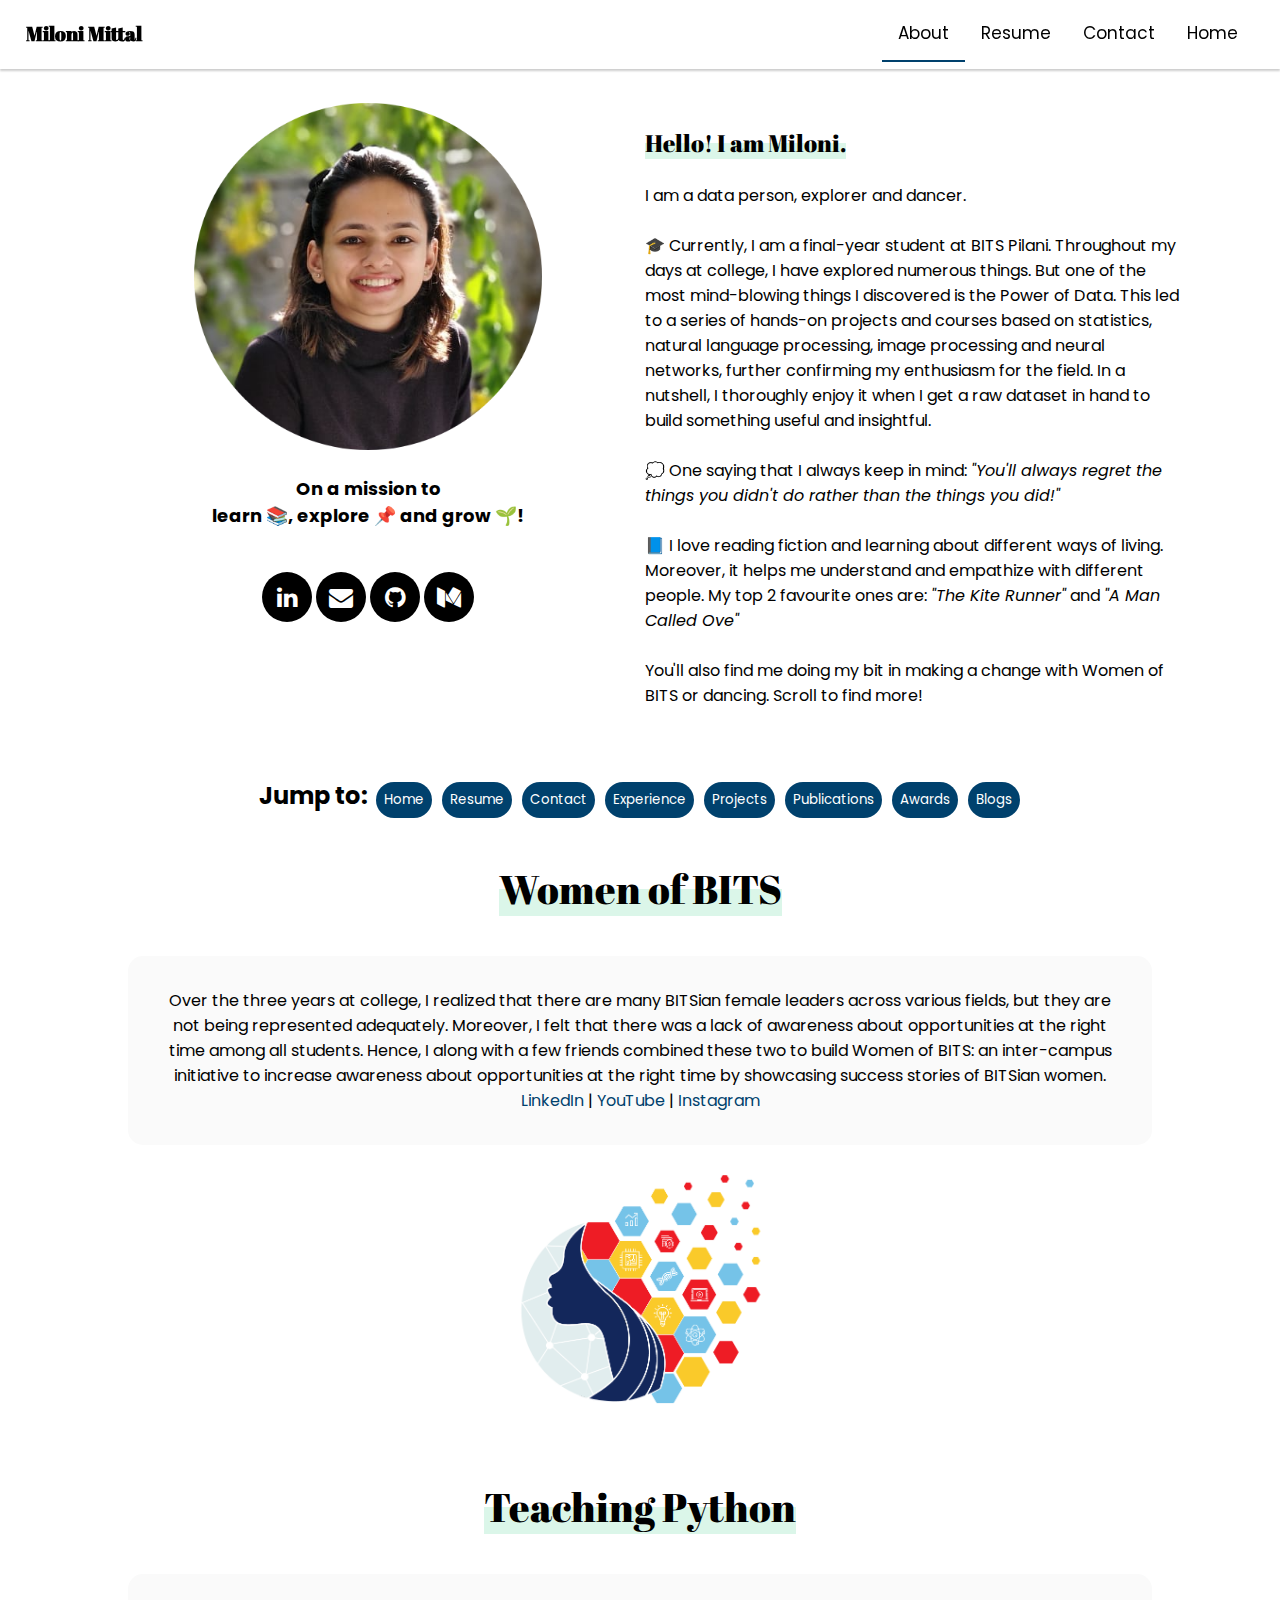
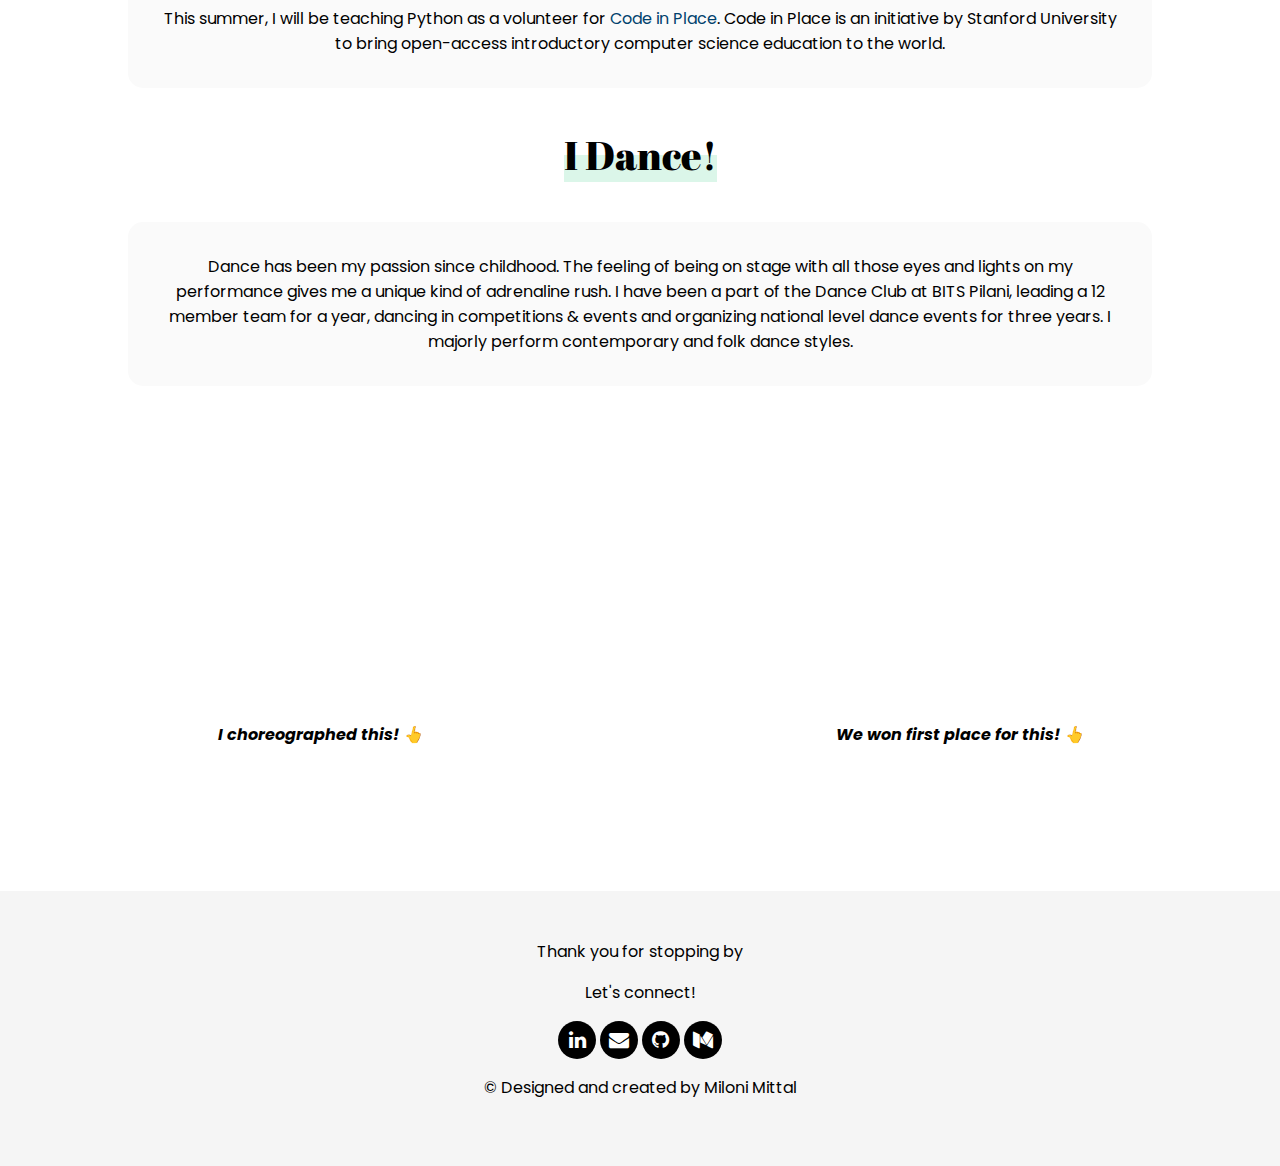
==== commit fcb8f37c: "change in resume" ====
--- a/about.html
+++ b/about.html
@@ -4,7 +4,7 @@
     <meta name="viewport" content="width=device-width, initial-scale=1">
     <link rel="stylesheet" href="https://cdnjs.cloudflare.com/ajax/libs/font-awesome/4.7.0/css/font-awesome.min.css">
     <link href="https://fonts.googleapis.com/css2?family=Abril+Fatface&family=Poppins:wght@300&display=swap" rel="stylesheet">
-    <link rel="icon" type="image/png" href="miloLogo.png"/>
+    <link rel="icon" type="image/png" href="images/miloLogo.png"/>
     <title>Miloni Mittal | About</title>
     <style>
 
@@ -294,7 +294,7 @@
     <div class="topnav" id="myTopnav">
       <a href="index.html" style="font-family: 'Poppins', sans-serif; margin-right:2%;">Home</a>
       <a href="contact.html" style="font-family: 'Poppins', sans-serif;">Contact</a>
-      <a href="https://drive.google.com/file/d/12OW3nIJXCdcKeCEGhQVOR6-24cOM_pOw/view?usp=sharing" style="font-family: 'Poppins', sans-serif;" target="_blank">Resume</a>
+      <a href="https://drive.google.com/file/d/1NteomaqhyjELkqmDBTNryQSp1XH3ewMP/view?usp=sharing" style="font-family: 'Poppins', sans-serif;" target="_blank">Resume</a>
       <a href="about.html" style="font-family: 'Poppins', sans-serif; color:black; border-bottom: 2px solid #00416d;">About</a>
       <a href="javascript:void(0);" class="icon" onclick="myFunction()">
         <i class="fa fa-bars"></i>
@@ -337,7 +337,7 @@
        	<a href="index.html" style="font-family: 'Poppins', sans-serif; text-decoration:none; color:white;">Home</a>
     </button>
     <button class="button">
-       	<a href="https://drive.google.com/file/d/12OW3nIJXCdcKeCEGhQVOR6-24cOM_pOw/view?usp=sharing" style="font-family: 'Poppins', sans-serif; text-decoration:none; color:white;" target="_blank">Resume</a>
+       	<a href="https://drive.google.com/file/d/1NteomaqhyjELkqmDBTNryQSp1XH3ewMP/view?usp=sharing" style="font-family: 'Poppins', sans-serif; text-decoration:none; color:white;" target="_blank">Resume</a>
     </button>
     <button class="button">
        	<a href="contact.html" style="font-family: 'Poppins', sans-serif; text-decoration:none; color:white;">Contact</a>
@@ -360,12 +360,17 @@
     </p>
 
     <p style="text-align:center;font-family: 'Abril Fatface', cursive; font-size:250%; "><span style="background: linear-gradient(to top, #dbf6e9 50%, transparent 50%);">Women of BITS</span></p>
-    <p style="text-align:center;font-family: 'Poppins', sans-serif; margin-left:10%;margin-right:10%;background-color: #fafafa; padding:2.5%; border-radius:15px;">Over the three years at college, I realized that there are many female leaders across various fields, but they are not being represented adequately. Moreover, I felt that there was a lack of awareness about opportunities at the right time among all students. Hence, we combined these two to build Women of BITS: an inter-campus initiative to increase awareness about opportunities at the right time by showcasing success stories of BITSian women.  <br>
+    <p style="text-align:center;font-family: 'Poppins', sans-serif; margin-left:10%;margin-right:10%;background-color: #fafafa; padding:2.5%; border-radius:15px;">Over the three years at college, I realized that there are many BITSian female leaders across various fields, but they are not being represented adequately. Moreover, I felt that there was a lack of awareness about opportunities at the right time among all students. Hence, I along with a few friends combined these two to build Women of BITS: an inter-campus initiative to increase awareness about opportunities at the right time by showcasing success stories of BITSian women.  <br>
     <a href="https://www.linkedin.com/company/women-of-bits/" style="text-decoration: none; color:#00416d;" target="_blank">LinkedIn</a> | <a href="https://www.youtube.com/c/WomenofBITS" style="text-decoration: none; color:#00416d;" target="_blank">YouTube </a> | <a href="https://www.instagram.com/womenofbits/" style="text-decoration: none; color:#00416d;" target="_blank">Instagram</a>
     </p>
     <div class="wob" style="text-align:center;">
         <img src="images/wobLogo.png" width=100%; alt="logo of women of bits"><br><br>
     </div>
+
+    <p style="text-align:center;font-family: 'Abril Fatface', cursive; font-size:250%; "><span style="background: linear-gradient(to top, #dbf6e9 50%, transparent 50%);">Teaching Python</span></p>
+    <p style="text-align:center;font-family: 'Poppins', sans-serif; margin-left:10%;margin-right:10%;background-color: #fafafa; padding:2.5%; border-radius:15px;">This summer, I will be teaching Python as a volunteer for <a href="https://codeinplace.stanford.edu/" style="text-decoration: none; color:#00416d;" target="_blank">Code in Place</a>. Code in Place is an initiative by Stanford University to bring open-access introductory computer science education to the world.
+    </p>
+
   
 
     <p style="text-align:center;font-family: 'Abril Fatface', cursive; font-size:250%; "><span style="background: linear-gradient(to top, #dbf6e9 50%, transparent 50%);">I Dance!</span></p>
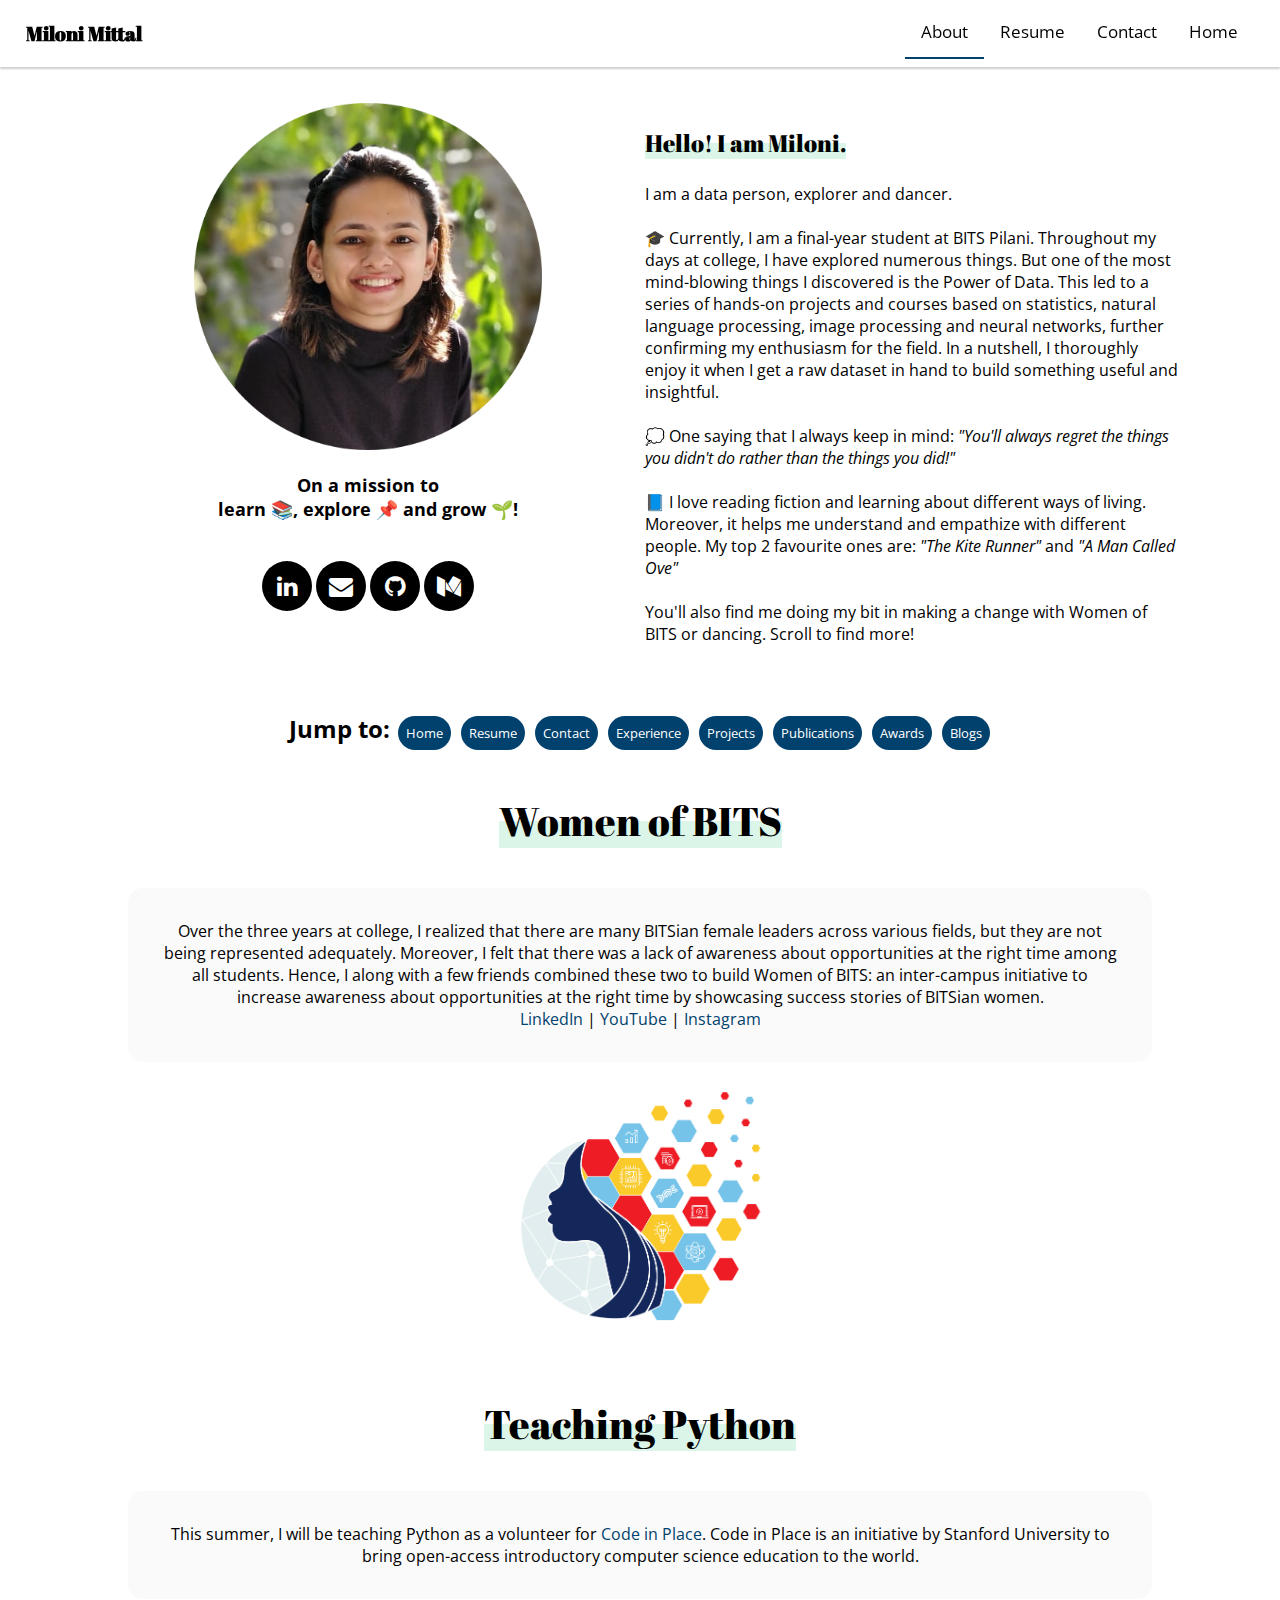
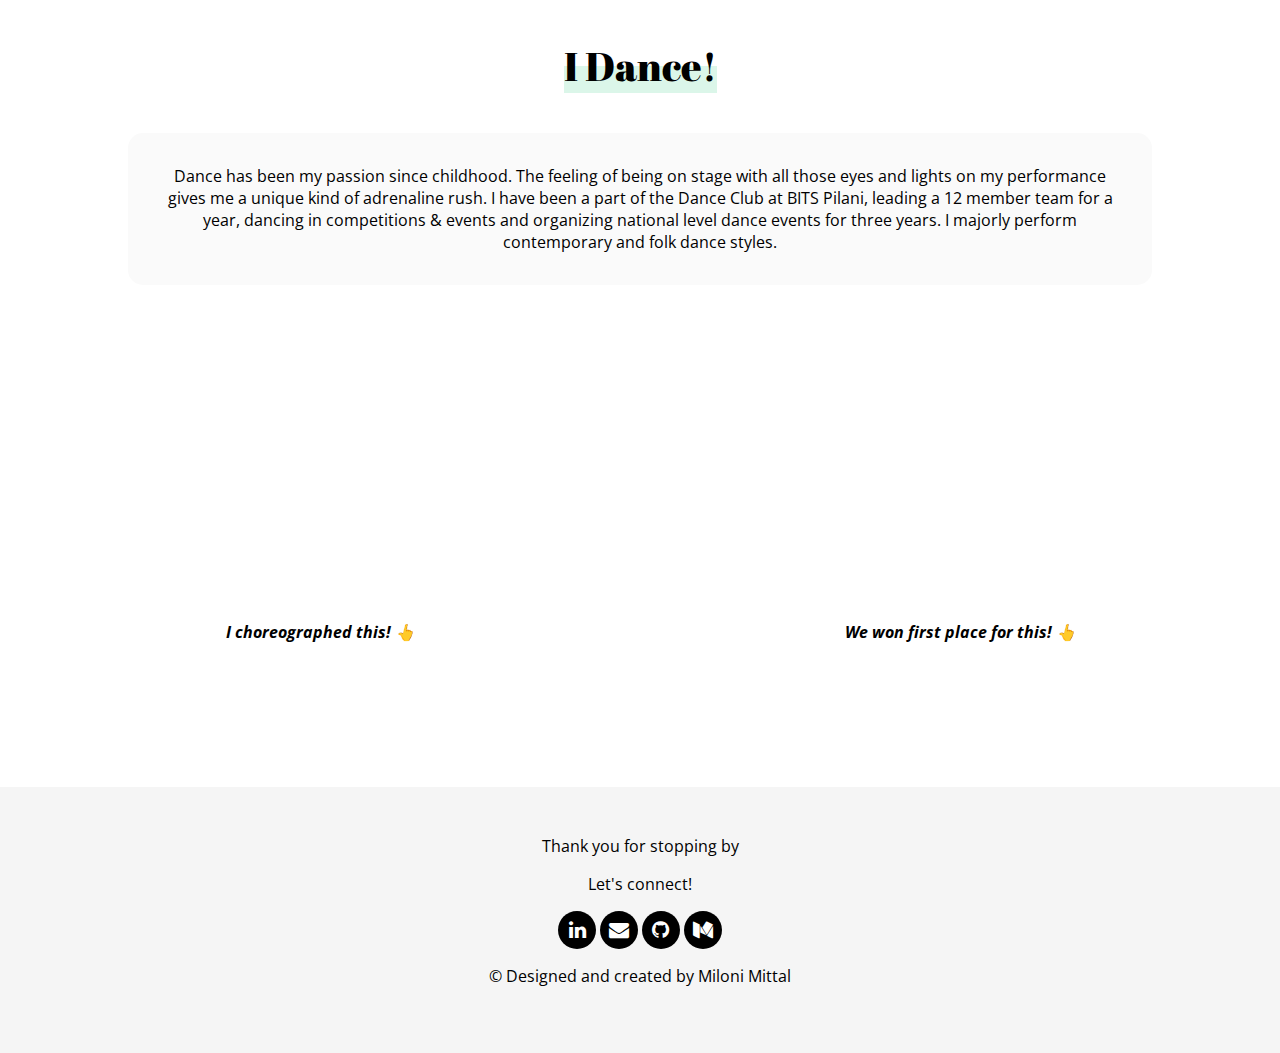
==== commit ef583030: "font change" ====
--- a/about.html
+++ b/about.html
@@ -3,7 +3,9 @@
   <head>
     <meta name="viewport" content="width=device-width, initial-scale=1">
     <link rel="stylesheet" href="https://cdnjs.cloudflare.com/ajax/libs/font-awesome/4.7.0/css/font-awesome.min.css">
-    <link href="https://fonts.googleapis.com/css2?family=Abril+Fatface&family=Poppins:wght@300&display=swap" rel="stylesheet">
+    <link href="https://fonts.googleapis.com/css2?family=Abril+Fatface&display=swap" rel="stylesheet">
+    <link rel="preconnect" href="https://fonts.gstatic.com">
+    <link href="https://fonts.googleapis.com/css2?family=Open+Sans&display=swap" rel="stylesheet">
     <link rel="icon" type="image/png" href="images/miloLogo.png"/>
     <title>Miloni Mittal | About</title>
     <style>
@@ -292,10 +294,10 @@
   </head>
   <body>
     <div class="topnav" id="myTopnav">
-      <a href="index.html" style="font-family: 'Poppins', sans-serif; margin-right:2%;">Home</a>
-      <a href="contact.html" style="font-family: 'Poppins', sans-serif;">Contact</a>
-      <a href="https://drive.google.com/file/d/1NteomaqhyjELkqmDBTNryQSp1XH3ewMP/view?usp=sharing" style="font-family: 'Poppins', sans-serif;" target="_blank">Resume</a>
-      <a href="about.html" style="font-family: 'Poppins', sans-serif; color:black; border-bottom: 2px solid #00416d;">About</a>
+      <a href="index.html" style="font-family: 'Open Sans', sans-serif; margin-right:2%;">Home</a>
+      <a href="contact.html" style="font-family: 'Open Sans', sans-serif;">Contact</a>
+      <a href="https://drive.google.com/file/d/1NteomaqhyjELkqmDBTNryQSp1XH3ewMP/view?usp=sharing" style="font-family: 'Open Sans', sans-serif;" target="_blank">Resume</a>
+      <a href="about.html" style="font-family: 'Open Sans', sans-serif; color:black; border-bottom: 2px solid #00416d;">About</a>
       <a href="javascript:void(0);" class="icon" onclick="myFunction()">
         <i class="fa fa-bars"></i>
       </a>
@@ -307,10 +309,10 @@
 <br>
 <br>
 
-    <div class="rowAwards" style="font-family: 'Poppins', sans-serif; margin-top:2%; margin-left:7.5%;margin-right:7.5%;">
+    <div class="rowAwards" style="font-family: 'Open Sans', sans-serif; margin-top:2%; margin-left:7.5%;margin-right:7.5%;">
       <div class="columnAwardsImg" style="text-align:center;">
         <img src="images/miloAbout.png" style="width:65%;" alt="miloni's picture in a garden">
-        <p style="font-family: 'Poppins', sans-serif; font-size:112.5%;"><b>On a mission to<br>learn &#128218;, explore &#128204; and grow &#127793;!</b></p><br>
+        <p style="font-family: 'Open Sans', sans-serif; font-size:112.5%;"><b>On a mission to<br>learn &#128218;, explore &#128204; and grow &#127793;!</b></p><br>
         <div class="social"> 
           <a href="https://www.linkedin.com/in/miloni-mittal/" class="link linkedin" target="_blank"><span class="fa fa-linkedin"></span></a>
           <a href="mailto:miloni.mittal@gmail.com" class="link envelope" target="_blank"><span class="fa fa-envelope"></span></a>
@@ -322,7 +324,7 @@
         <p style="text-align:left;font-family: 'Abril Fatface', cursive; font-size:150%; ">
             <span style="background: linear-gradient(to top, #dbf6e9 50%, transparent 50%);">Hello! I am Miloni.</span>
         </p>
-        <p style="font-family: 'Poppins', sans-serif;">
+        <p style="font-family: 'Open Sans', sans-serif;">
         	I am a data person, explorer and dancer.<br><br>
             &#127891; Currently, I am a final-year student at BITS Pilani. Throughout my days at college, I have explored numerous things. But one of the most mind-blowing things I discovered is the Power of Data. This led to a series of hands-on projects and courses based on statistics, natural language processing, image processing and neural networks, further confirming my enthusiasm for the field. In a nutshell, I thoroughly enjoy it when I get a raw dataset in hand to build something useful and insightful.<br><br>
           &#128173; One saying that I always keep in mind: <i>"You'll always regret the things you didn't do rather than the things you did!"</i><br><br>
@@ -332,35 +334,35 @@
       </div>
     </div>
 
-    <p style="font-family: 'Poppins', sans-serif; font-size:150%; text-align: center;margin-left:5%;margin-right:5%;"><b>Jump to:</b>
-    <button class="button">
-       	<a href="index.html" style="font-family: 'Poppins', sans-serif; text-decoration:none; color:white;">Home</a>
-    </button>
-    <button class="button">
-       	<a href="https://drive.google.com/file/d/1NteomaqhyjELkqmDBTNryQSp1XH3ewMP/view?usp=sharing" style="font-family: 'Poppins', sans-serif; text-decoration:none; color:white;" target="_blank">Resume</a>
-    </button>
-    <button class="button">
-       	<a href="contact.html" style="font-family: 'Poppins', sans-serif; text-decoration:none; color:white;">Contact</a>
-    </button>
-    <button class="button">
-       	<a href="index.html#internships" style="font-family: 'Poppins', sans-serif; text-decoration:none; color:white;">Experience</a>
-    </button>
-    <button class="button">
-       	<a href="index.html#projects" style="font-family: 'Poppins', sans-serif; text-decoration:none; color:white;">Projects</a>
-    </button>
-    <button class="button">
-       	<a href="index.html#publications" style="font-family: 'Poppins', sans-serif; text-decoration:none; color:white;">Publications</a>
-    </button>
-    <button class="button">
-       	<a href="index.html#awards" style="font-family: 'Poppins', sans-serif; text-decoration:none; color:white;">Awards</a>
-    </button>
-    <button class="button">
-       	<a href="index.html#blogs" style="font-family: 'Poppins', sans-serif; text-decoration:none; color:white;">Blogs</a>
+    <p style="font-family: 'Open Sans', sans-serif; font-size:150%; text-align: center;margin-left:5%;margin-right:5%;"><b>Jump to:</b>
+    <button class="button">
+       	<a href="index.html" style="font-family: 'Open Sans', sans-serif; text-decoration:none; color:white;">Home</a>
+    </button>
+    <button class="button">
+       	<a href="https://drive.google.com/file/d/1NteomaqhyjELkqmDBTNryQSp1XH3ewMP/view?usp=sharing" style="font-family: 'Open Sans', sans-serif; text-decoration:none; color:white;" target="_blank">Resume</a>
+    </button>
+    <button class="button">
+       	<a href="contact.html" style="font-family: 'Open Sans', sans-serif; text-decoration:none; color:white;">Contact</a>
+    </button>
+    <button class="button">
+       	<a href="index.html#internships" style="font-family: 'Open Sans', sans-serif; text-decoration:none; color:white;">Experience</a>
+    </button>
+    <button class="button">
+       	<a href="index.html#projects" style="font-family: 'Open Sans', sans-serif; text-decoration:none; color:white;">Projects</a>
+    </button>
+    <button class="button">
+       	<a href="index.html#publications" style="font-family: 'Open Sans', sans-serif; text-decoration:none; color:white;">Publications</a>
+    </button>
+    <button class="button">
+       	<a href="index.html#awards" style="font-family: 'Open Sans', sans-serif; text-decoration:none; color:white;">Awards</a>
+    </button>
+    <button class="button">
+       	<a href="index.html#blogs" style="font-family: 'Open Sans', sans-serif; text-decoration:none; color:white;">Blogs</a>
     </button>
     </p>
 
     <p style="text-align:center;font-family: 'Abril Fatface', cursive; font-size:250%; "><span style="background: linear-gradient(to top, #dbf6e9 50%, transparent 50%);">Women of BITS</span></p>
-    <p style="text-align:center;font-family: 'Poppins', sans-serif; margin-left:10%;margin-right:10%;background-color: #fafafa; padding:2.5%; border-radius:15px;">Over the three years at college, I realized that there are many BITSian female leaders across various fields, but they are not being represented adequately. Moreover, I felt that there was a lack of awareness about opportunities at the right time among all students. Hence, I along with a few friends combined these two to build Women of BITS: an inter-campus initiative to increase awareness about opportunities at the right time by showcasing success stories of BITSian women.  <br>
+    <p style="text-align:center;font-family: 'Open Sans', sans-serif; margin-left:10%;margin-right:10%;background-color: #fafafa; padding:2.5%; border-radius:15px;">Over the three years at college, I realized that there are many BITSian female leaders across various fields, but they are not being represented adequately. Moreover, I felt that there was a lack of awareness about opportunities at the right time among all students. Hence, I along with a few friends combined these two to build Women of BITS: an inter-campus initiative to increase awareness about opportunities at the right time by showcasing success stories of BITSian women.  <br>
     <a href="https://www.linkedin.com/company/women-of-bits/" style="text-decoration: none; color:#00416d;" target="_blank">LinkedIn</a> | <a href="https://www.youtube.com/c/WomenofBITS" style="text-decoration: none; color:#00416d;" target="_blank">YouTube </a> | <a href="https://www.instagram.com/womenofbits/" style="text-decoration: none; color:#00416d;" target="_blank">Instagram</a>
     </p>
     <div class="wob" style="text-align:center;">
@@ -368,30 +370,30 @@
     </div>
 
     <p style="text-align:center;font-family: 'Abril Fatface', cursive; font-size:250%; "><span style="background: linear-gradient(to top, #dbf6e9 50%, transparent 50%);">Teaching Python</span></p>
-    <p style="text-align:center;font-family: 'Poppins', sans-serif; margin-left:10%;margin-right:10%;background-color: #fafafa; padding:2.5%; border-radius:15px;">This summer, I will be teaching Python as a volunteer for <a href="https://codeinplace.stanford.edu/" style="text-decoration: none; color:#00416d;" target="_blank">Code in Place</a>. Code in Place is an initiative by Stanford University to bring open-access introductory computer science education to the world.
+    <p style="text-align:center;font-family: 'Open Sans', sans-serif; margin-left:10%;margin-right:10%;background-color: #fafafa; padding:2.5%; border-radius:15px;">This summer, I will be teaching Python as a volunteer for <a href="https://codeinplace.stanford.edu/" style="text-decoration: none; color:#00416d;" target="_blank">Code in Place</a>. Code in Place is an initiative by Stanford University to bring open-access introductory computer science education to the world.
     </p>
 
   
 
     <p style="text-align:center;font-family: 'Abril Fatface', cursive; font-size:250%; "><span style="background: linear-gradient(to top, #dbf6e9 50%, transparent 50%);">I Dance!</span></p>
-    <p style="text-align:center;font-family: 'Poppins', sans-serif; margin-left:10%;margin-right:10%; background-color: #fafafa; padding:2.5%; border-radius:15px;">Dance has been my passion since childhood. The feeling of being on stage with all those eyes and lights on my performance gives me a unique kind of adrenaline rush. I have been a part of the Dance Club at BITS Pilani, leading a 12 member team for a year, dancing in competitions & events and organizing national level dance events for three years. I majorly perform contemporary and folk dance styles. </p>
+    <p style="text-align:center;font-family: 'Open Sans', sans-serif; margin-left:10%;margin-right:10%; background-color: #fafafa; padding:2.5%; border-radius:15px;">Dance has been my passion since childhood. The feeling of being on stage with all those eyes and lights on my performance gives me a unique kind of adrenaline rush. I have been a part of the Dance Club at BITS Pilani, leading a 12 member team for a year, dancing in competitions & events and organizing national level dance events for three years. I majorly perform contemporary and folk dance styles. </p>
     <div class="rowDance">
       
       <div class="columnDance" >
       	<iframe width="90%" height="300" src="https://www.youtube.com/embed/Ef_L6Y18P50" frameborder="0" allow="accelerometer; autoplay; clipboard-write; encrypted-media; gyroscope; picture-in-picture" allowfullscreen style="border-radius:15px;"></iframe><br>
-        <p style="text-align:center;font-family: 'Poppins', sans-serif;"><i><b>I choreographed this! &#128070;</b></i></p>
+        <p style="text-align:center;font-family: 'Open Sans', sans-serif;"><i><b>I choreographed this! &#128070;</b></i></p>
       </div>
 
       <div class="columnDance" >
         <iframe width="90%" height="300" src="https://www.youtube.com/embed/eFp3vY3INlc" frameborder="0" allow="accelerometer; autoplay; encrypted-media; gyroscope; picture-in-picture" allowfullscreen style="border-radius:15px;"></iframe><br>
-        <p style="text-align:center;font-family: 'Poppins', sans-serif;"><i><b>We won first place for this! &#128070;</b></i></p>
+        <p style="text-align:center;font-family: 'Open Sans', sans-serif;"><i><b>We won first place for this! &#128070;</b></i></p>
       </div>
     </div>
     <div class="footer">
-      <p style="font-family: 'Poppins', sans-serif; ">
+      <p style="font-family: 'Open Sans', sans-serif; ">
         Thank you for stopping by
       </p>
-      <p style="font-family: 'Poppins', sans-serif;">
+      <p style="font-family: 'Open Sans', sans-serif;">
         Let's connect!
         <div class="social">
         
@@ -430,7 +432,7 @@
         
         </div>
       </p>
-      <p style="font-family: 'Poppins', sans-serif;"> &#169; Designed and created by Miloni Mittal</p>
+      <p style="font-family: 'Open Sans', sans-serif;"> &#169; Designed and created by Miloni Mittal</p>
     <br>
     </div>
 
